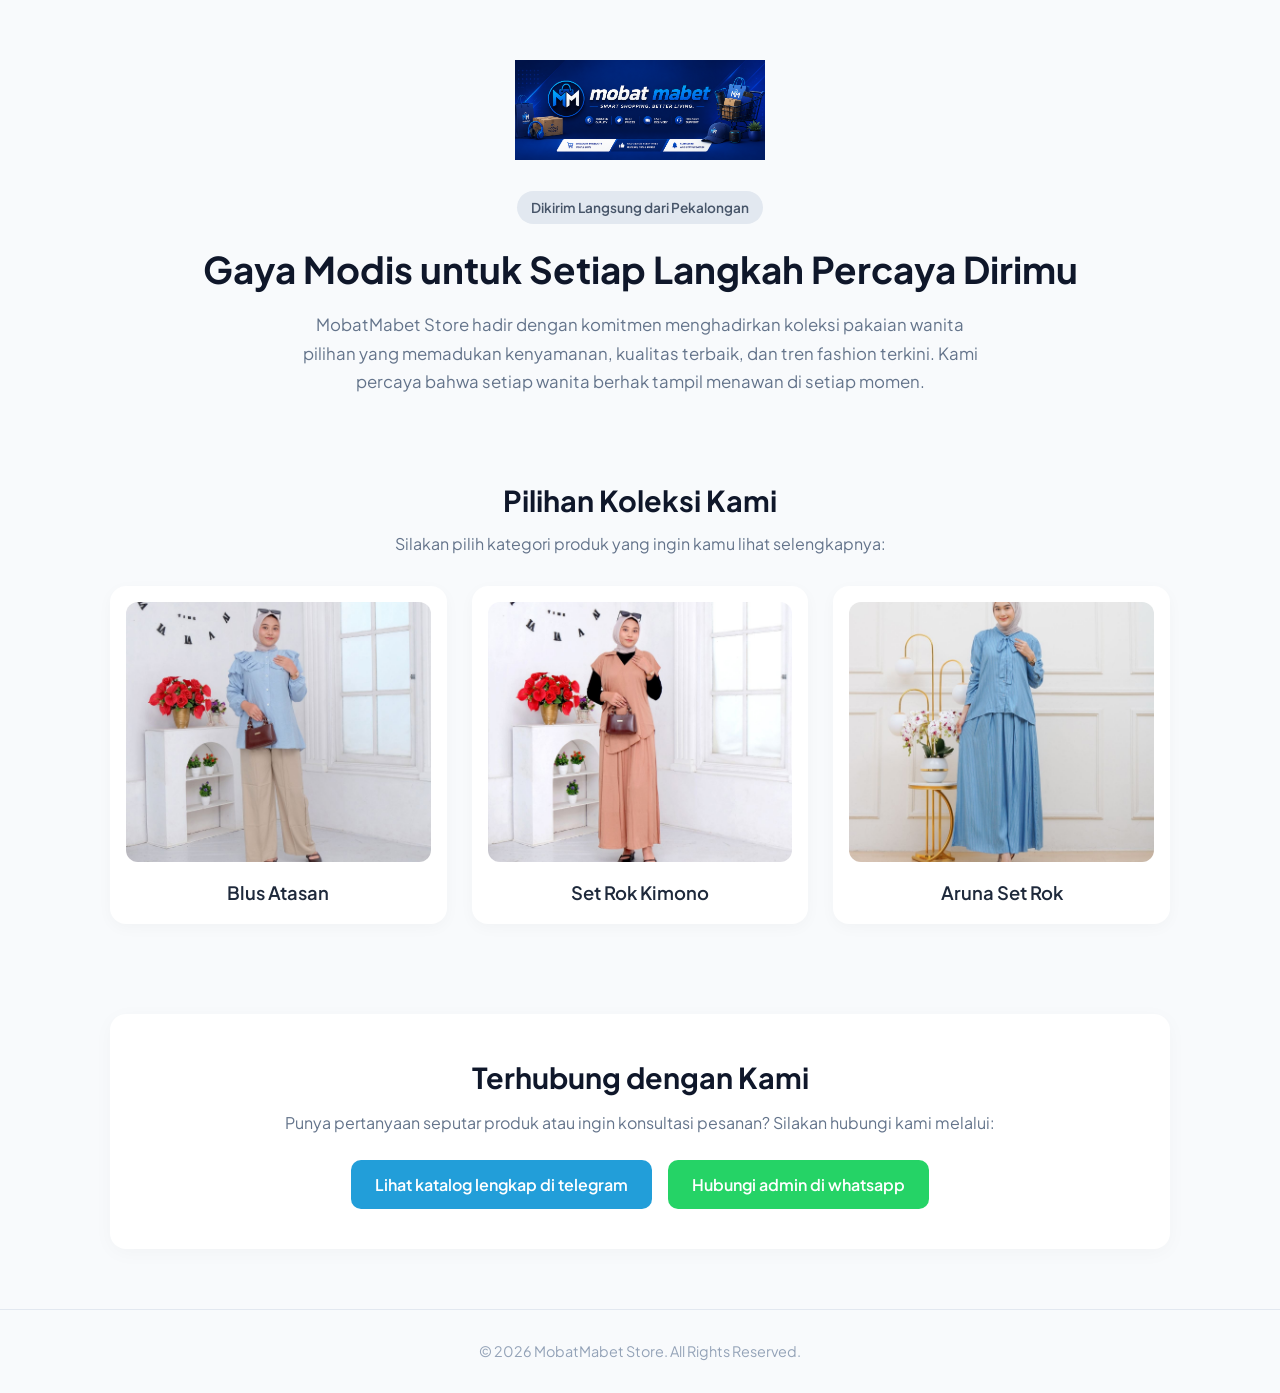
==== index.html @ 29363397 "v1.0.1" ====
<!DOCTYPE html>
<html lang="id">
<head>
    <meta charset="UTF-8">
    <meta name="viewport" content="width=device-width, initial-scale=1.0">
    <title>MobatMabet Store - Elegan & Trendi</title>
    <!-- Google Fonts: Plus Jakarta Sans -->
    <link href="https://fonts.googleapis.com/css2?family=Plus+Jakarta+Sans:wght@400;500;600;700&display=swap" rel="stylesheet">
    <!-- Hubungkan ke file CSS utama -->
    <link rel="stylesheet" href="assets/css/style.css">
</head>
<body>

    <!-- Header / Branding & Visi Misi -->
    <header class="hero-landing">
        <div class="container">
            <!-- Logo Branding (Menggunakan Logo Landscape) -->
            <div class="logo-container">
                <img src="assets/img/logo-toko/logo-landscape.png" alt="MobatMabet Store Logo" class="brand-logo">
            </div>
            
            <span class="badge">Dikirim Langsung dari Pekalongan</span>
            <h1>Gaya Modis untuk Setiap Langkah Percaya Dirimu</h1>
            <p class="vision-text">
                MobatMabet Store hadir dengan komitmen menghadirkan koleksi pakaian wanita pilihan yang memadukan kenyamanan, kualitas terbaik, dan tren fashion terkini. Kami percaya bahwa setiap wanita berhak tampil menawan di setiap momen.
            </p>
        </div>
    </header>

    <!-- Bagian Tombol Pilihan 3 Produk -->
    <main class="container">
        <section class="product-selection">
            <h2>Pilihan Koleksi Kami</h2>
            <p class="section-subtitle">Silakan pilih kategori produk yang ingin kamu lihat selengkapnya:</p>
            
            <div class="product-buttons-grid">
                <!-- Tombol ke Produk 1 -->
                <a href="blus-atasan.html" class="product-link-card">
                    <div class="card-img-thumb">
                        <img src="assets/img/blus-atasan/blus-viona-biru.jpg" alt="Blus Atasan">
                    </div>
                    <span>Blus Atasan</span>
                </a>

                <!-- Tombol ke Produk 2 -->
                <a href="set-rok-kimono.html" class="product-link-card">
                    <div class="card-img-thumb">
                        <img src="assets/img/set-rok-kimono/set-rok-kimono-mocca1.jpg" alt="Set Rok Kimono">
                    </div>
                    <span>Set Rok Kimono</span>
                </a>

                <!-- Tombol ke Produk 3 -->
                <a href="aruna-set-rok.html" class="product-link-card">
                    <div class="card-img-thumb">
                        <img src="assets/img/aruna-set-rok/aruna-set-rok-biru.jpg" alt="Aruna Set Rok">
                    </div>
                    <span>Aruna Set Rok</span>
                </a>
            </div>
        </section>

        <!-- Section Kontak (Muncul di bagian bawah saat di-scroll) -->
        <section class="contact-section">
            <h2>Terhubung dengan Kami</h2>
            <p>Punya pertanyaan seputar produk atau ingin konsultasi pesanan? Silakan hubungi kami melalui:</p>
            <div class="contact-buttons">
                <a href="https://t.me/mb2store" target="_blank" class="btn-telegram">
                    Lihat katalog lengkap di telegram
                </a>
                <a href="https://wa.me/6281262419674" target="_blank" class="btn-whatsapp">
                    Hubungi admin di whatsapp
                </a>
            </div>
        </section>
    </main>

    <!-- Footer / Copyright -->
    <footer>
        <p>&copy; 2026 MobatMabet Store. All Rights Reserved.</p>
    </footer>

</body>
</html>
---- assets/css/style.css ----
/* Reset & Pengaturan Dasar */
* {
    margin: 0;
    padding: 0;
    box-sizing: border-box;
}

body {
    font-family: 'Plus Jakarta Sans', sans-serif;
    background-color: #f8fafc;
    color: #1e293b;
    line-height: 1.6;
}

.container {
    max-width: 1100px;
    margin: 0 auto;
    padding: 0 20px;
}

/* Styling Landing Page & Visi Misi */
.hero-landing {
    text-align: center;
    padding: 60px 20px 40px;
}

.logo-container {
    margin-bottom: 24px;
}

.brand-logo {
    max-width: 250px;
    height: auto;
    object-fit: contain;
}

.badge {
    background-color: #e2e8f0;
    color: #475569;
    font-size: 0.85rem;
    font-weight: 600;
    padding: 6px 14px;
    border-radius: 50px;
    display: inline-block;
    margin-bottom: 16px;
}

.hero-landing h1 {
    font-size: 2.3rem;
    font-weight: 700;
    color: #0f172a;
    margin-bottom: 12px;
}

.vision-text {
    font-size: 1.05rem;
    color: #64748b;
    max-width: 700px;
    margin: 0 auto;
    line-height: 1.7;
}

/* Bagian Pilihan Produk */
.product-selection {
    text-align: center;
    padding: 40px 0;
}

.product-selection h2 {
    font-size: 1.8rem;
    color: #0f172a;
    margin-bottom: 8px;
}

.section-subtitle {
    color: #64748b;
    margin-bottom: 30px;
}

.product-buttons-grid {
    display: grid;
    grid-template-columns: repeat(auto-fit, minmax(280px, 1fr));
    gap: 25px;
    margin-bottom: 50px;
}

.product-link-card {
    background: #ffffff;
    border-radius: 16px;
    padding: 16px;
    text-decoration: none;
    color: #0f172a;
    font-weight: 600;
    box-shadow: 0 4px 15px rgba(0, 0, 0, 0.03);
    transition: transform 0.3s ease, box-shadow 0.3s ease;
    display: flex;
    flex-direction: column;
    align-items: center;
}

.product-link-card:hover {
    transform: translateY(-5px);
    box-shadow: 0 10px 25px rgba(0, 0, 0, 0.08);
}

.card-img-thumb {
    width: 100%;
    height: 260px;
    border-radius: 12px;
    overflow: hidden;
    margin-bottom: 16px;
    background-color: #f1f5f9;
}

.card-img-thumb img {
    width: 100%;
    height: 100%;
    object-fit: cover;
    transition: transform 0.5s ease;
}

.product-link-card:hover .card-img-thumb img {
    transform: scale(1.05);
}

.product-link-card span {
    font-size: 1.15rem;
    color: #1e293b;
}

/* Section Kontak (Tele & WA) */
.contact-section {
    background: #ffffff;
    border-radius: 16px;
    padding: 40px 30px;
    text-align: center;
    margin-bottom: 60px;
    box-shadow: 0 4px 20px rgba(0, 0, 0, 0.03);
}

.contact-section h2 {
    font-size: 1.8rem;
    color: #0f172a;
    margin-bottom: 10px;
}

.contact-section p {
    color: #64748b;
    margin-bottom: 24px;
}

.contact-buttons {
    display: flex;
    justify-content: center;
    gap: 16px;
    flex-wrap: wrap;
}

.btn-telegram {
    background-color: #229ED9;
    color: #ffffff;
    font-weight: 600;
    text-decoration: none;
    padding: 12px 24px;
    border-radius: 10px;
    transition: background-color 0.2s ease, transform 0.2s ease;
    display: inline-block;
}

.btn-telegram:hover {
    background-color: #1b8ac1;
    transform: translateY(-2px);
}

.btn-whatsapp {
    background-color: #25D366;
    color: #ffffff;
    font-weight: 600;
    text-decoration: none;
    padding: 12px 24px;
    border-radius: 10px;
    transition: background-color 0.2s ease, transform 0.2s ease;
    display: inline-block;
}

.btn-whatsapp:hover {
    background-color: #20ba5a;
    transform: translateY(-2px);
}

/* Footer */
footer {
    text-align: center;
    padding: 30px 0;
    color: #94a3b8;
    font-size: 0.9rem;
    border-top: 1px solid #e2e8f0;
}
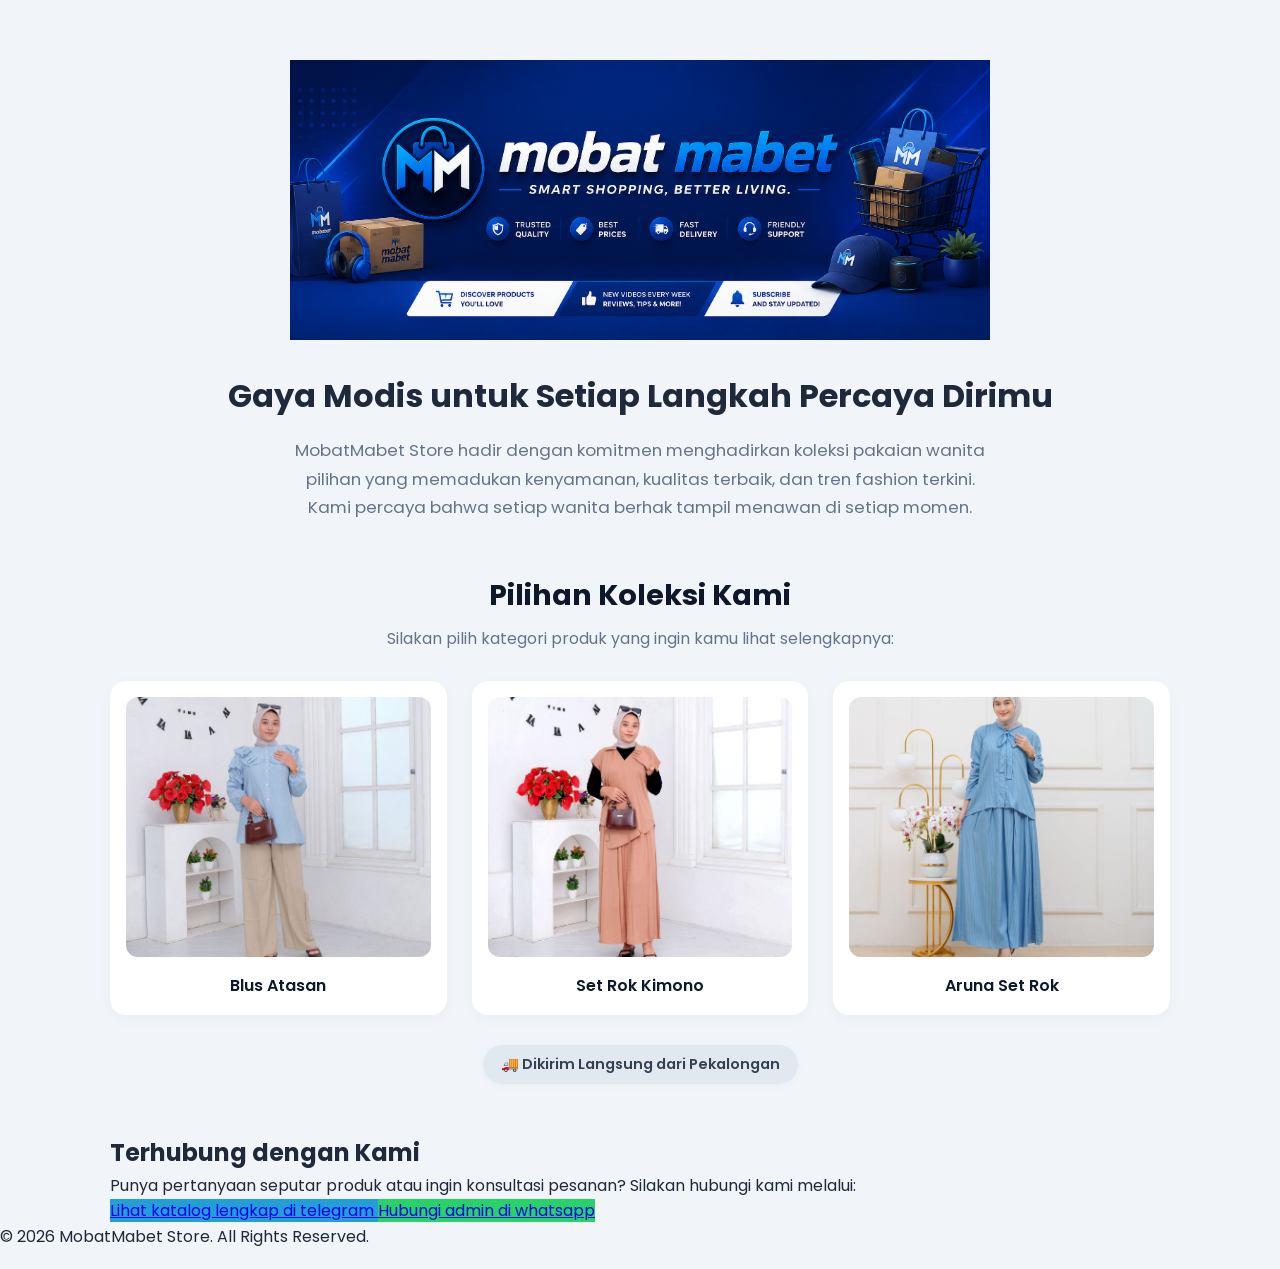
==== commit 87fe4414: "v1.3" ====
--- a/index.html
+++ b/index.html
@@ -4,8 +4,10 @@
     <meta charset="UTF-8">
     <meta name="viewport" content="width=device-width, initial-scale=1.0">
     <title>MobatMabet Store - Elegan & Trendi</title>
-    <!-- Google Fonts: Plus Jakarta Sans -->
-    <link href="https://fonts.googleapis.com/css2?family=Plus+Jakarta+Sans:wght@400;500;600;700&display=swap" rel="stylesheet">
+    <!-- Favicon -->
+    <link rel="icon" type="image/png" href="assets/img/logo-toko/logo-portrait.png">
+    <!-- Google Fonts: Poppins -->
+    <link href="https://fonts.googleapis.com/css2?family=Poppins:wght@300;400;500;600;700&display=swap" rel="stylesheet">
     <!-- Hubungkan ke file CSS utama -->
     <link rel="stylesheet" href="assets/css/style.css">
 </head>
@@ -14,12 +16,11 @@
     <!-- Header / Branding & Visi Misi -->
     <header class="hero-landing">
         <div class="container">
-            <!-- Logo Branding (Menggunakan Logo Landscape) -->
-            <div class="logo-container">
-                <img src="assets/img/logo-toko/logo-landscape.png" alt="MobatMabet Store Logo" class="brand-logo">
+            <!-- Logo Branding (Diperbesar & Responsif memenuhi layar) -->
+            <div class="logo-container-full">
+                <img src="assets/img/logo-toko/logo-landscape.png" alt="MobatMabet Store Logo" class="brand-logo-full">
             </div>
             
-            <span class="badge">Dikirim Langsung dari Pekalongan</span>
             <h1>Gaya Modis untuk Setiap Langkah Percaya Dirimu</h1>
             <p class="vision-text">
                 MobatMabet Store hadir dengan komitmen menghadirkan koleksi pakaian wanita pilihan yang memadukan kenyamanan, kualitas terbaik, dan tren fashion terkini. Kami percaya bahwa setiap wanita berhak tampil menawan di setiap momen.
@@ -27,14 +28,14 @@
         </div>
     </header>
 
-    <!-- Bagian Tombol Pilihan 3 Produk -->
+    <!-- Bagian Pilihan 3 Produk -->
     <main class="container">
         <section class="product-selection">
             <h2>Pilihan Koleksi Kami</h2>
             <p class="section-subtitle">Silakan pilih kategori produk yang ingin kamu lihat selengkapnya:</p>
             
             <div class="product-buttons-grid">
-                <!-- Tombol ke Produk 1 -->
+                <!-- Produk 1 -->
                 <a href="blus-atasan.html" class="product-link-card">
                     <div class="card-img-thumb">
                         <img src="assets/img/blus-atasan/blus-viona-biru.jpg" alt="Blus Atasan">
@@ -42,7 +43,7 @@
                     <span>Blus Atasan</span>
                 </a>
 
-                <!-- Tombol ke Produk 2 -->
+                <!-- Produk 2 -->
                 <a href="set-rok-kimono.html" class="product-link-card">
                     <div class="card-img-thumb">
                         <img src="assets/img/set-rok-kimono/set-rok-kimono-mocca1.jpg" alt="Set Rok Kimono">
@@ -50,7 +51,7 @@
                     <span>Set Rok Kimono</span>
                 </a>
 
-                <!-- Tombol ke Produk 3 -->
+                <!-- Produk 3 -->
                 <a href="aruna-set-rok.html" class="product-link-card">
                     <div class="card-img-thumb">
                         <img src="assets/img/aruna-set-rok/aruna-set-rok-biru.jpg" alt="Aruna Set Rok">
@@ -58,18 +59,23 @@
                     <span>Aruna Set Rok</span>
                 </a>
             </div>
+
+            <!-- Badge Dikirim dari Pekalongan dipindah ke sini -->
+            <div class="location-badge-wrapper">
+                <span class="badge">🚚 Dikirim Langsung dari Pekalongan</span>
+            </div>
         </section>
 
-        <!-- Section Kontak (Muncul di bagian bawah saat di-scroll) -->
+        <!-- Section Kontak (Tele & WA) -->
         <section class="contact-section">
             <h2>Terhubung dengan Kami</h2>
             <p>Punya pertanyaan seputar produk atau ingin konsultasi pesanan? Silakan hubungi kami melalui:</p>
             <div class="contact-buttons">
                 <a href="https://t.me/mb2store" target="_blank" class="btn-telegram">
-                    Lihat katalog lengkap di telegram
+                    <i class="fa-brands fa-telegram"></i> Lihat katalog lengkap di telegram
                 </a>
                 <a href="https://wa.me/6281262419674" target="_blank" class="btn-whatsapp">
-                    Hubungi admin di whatsapp
+                    <i class="fa-brands fa-whatsapp"></i> Hubungi admin di whatsapp
                 </a>
             </div>
         </section>
--- a/assets/css/style.css
+++ b/assets/css/style.css
@@ -6,64 +6,288 @@
 }
 
 body {
-    font-family: 'Plus Jakarta Sans', sans-serif;
-    background-color: #f8fafc;
+    font-family: 'Poppins', sans-serif;
+    background-color: #f1f5f9;
     color: #1e293b;
     line-height: 1.6;
-}
-
+    padding: 20px 0;
+}
+
+/* Container Umum untuk Landing Page */
 .container {
     max-width: 1100px;
     margin: 0 auto;
     padding: 0 20px;
 }
 
-/* Styling Landing Page & Visi Misi */
+/* ================================================= */
+/* TAMPILAN HALAMAN PRODUK (PERSIS REFERENSI)         */
+/* ================================================= */
+.product-page-wrapper {
+    max-width: 650px;
+    margin: 0 auto;
+    background: #ffffff;
+    border-radius: 16px;
+    box-shadow: 0 4px 25px rgba(0, 0, 0, 0.08);
+    padding: 25px;
+}
+
+/* Header Banner di Atas Halaman Produk */
+.store-banner-header {
+    text-align: center;
+    margin-bottom: 25px;
+    border-bottom: 1px solid #e2e8f0;
+    padding-bottom: 20px;
+}
+
+.banner-img {
+    width: 100%;
+    max-height: 180px;
+    object-fit: cover;
+    border-radius: 12px;
+}
+
+/* Bagian Galeri Foto & Video */
+.product-gallery {
+    margin-bottom: 20px;
+}
+
+.main-display {
+    width: 100%;
+    height: 400px;
+    background: #f8fafc;
+    border-radius: 12px;
+    overflow: hidden;
+    margin-bottom: 12px;
+    border: 1px solid #e2e8f0;
+}
+
+.main-display img, 
+.main-display video {
+    width: 100%;
+    height: 100%;
+    object-fit: cover;
+}
+
+/* Daftar Thumbnail */
+.thumbnail-list {
+    display: flex;
+    gap: 10px;
+    overflow-x: auto;
+}
+
+.thumbnail-list img, 
+.thumbnail-list .video-thumb {
+    width: 70px;
+    height: 70px;
+    border-radius: 8px;
+    object-fit: cover;
+    cursor: pointer;
+    border: 2px solid transparent;
+    transition: all 0.2s ease;
+    background: #e2e8f0;
+    flex-shrink: 0;
+}
+
+.thumbnail-list img.active, 
+.thumbnail-list .video-thumb.active {
+    border-color: #0f172a;
+}
+
+.video-thumb {
+    display: flex;
+    flex-direction: column;
+    align-items: center;
+    justify-content: center;
+    font-size: 0.75rem;
+    font-weight: 600;
+    color: #475569;
+    background: #e2e8f0;
+}
+
+/* Detail Teks Produk */
+.product-details h1 {
+    font-size: 1.25rem;
+    font-weight: 600;
+    color: #0f172a;
+    margin-bottom: 8px;
+}
+
+.price {
+    font-size: 1.2rem;
+    font-weight: 700;
+    color: #ef4444;
+    margin-bottom: 12px;
+}
+
+.meta-info {
+    display: flex;
+    gap: 15px;
+    font-size: 0.85rem;
+    color: #64748b;
+    margin-bottom: 15px;
+    flex-wrap: wrap;
+}
+
+hr {
+    border: none;
+    border-top: 1px solid #e2e8f0;
+    margin: 15px 0;
+}
+
+/* Pilihan Varian Warna */
+.variant-section {
+    margin-bottom: 15px;
+}
+
+.variant-section label {
+    display: block;
+    font-weight: 600;
+    margin-bottom: 6px;
+    font-size: 0.9rem;
+}
+
+.color-options {
+    display: flex;
+    gap: 8px;
+    flex-wrap: wrap;
+}
+
+.color-btn {
+    padding: 6px 14px;
+    border: 1px solid #cbd5e1;
+    background: #ffffff;
+    border-radius: 6px;
+    cursor: pointer;
+    font-size: 0.9rem;
+    font-weight: 500;
+    transition: all 0.2s;
+}
+
+.color-btn.active {
+    background: #0f172a;
+    color: #ffffff;
+    border-color: #0f172a;
+}
+
+/* Tombol Marketplace & Aksi */
+.action-buttons {
+    display: flex;
+    flex-direction: column;
+    gap: 10px;
+    margin-bottom: 20px;
+}
+
+.btn-marketplace {
+    display: flex;
+    align-items: center;
+    justify-content: center;
+    gap: 10px;
+    padding: 11px;
+    border-radius: 8px;
+    font-weight: 600;
+    font-size: 0.95rem;
+    text-decoration: none;
+    color: #ffffff;
+    transition: opacity 0.2s;
+}
+
+.btn-marketplace:hover {
+    opacity: 0.9;
+}
+
+.btn-shopee { background-color: #EE4D2D; }
+.btn-toktok { background-color: #0f172a; }
+.btn-toco { background-color: #f59e0b; color: #ffffff; }
+.btn-telegram { background-color: #229ED9; }
+.btn-whatsapp { background-color: #25D366; }
+
+.badge-verify {
+    display: block;
+    text-align: center;
+    font-size: 0.8rem;
+    color: #10b981;
+    background: #ecfdf5;
+    padding: 8px;
+    border-radius: 6px;
+    margin-top: 5px;
+    font-weight: 500;
+}
+
+/* Deskripsi Produk */
+.description h3 {
+    font-size: 1.05rem;
+    color: #0f172a;
+    margin-bottom: 8px;
+}
+
+.description p {
+    font-size: 0.88rem;
+    color: #475569;
+    margin-bottom: 10px;
+}
+
+.desc-subtitle {
+    font-weight: 600;
+    color: #1e293b;
+    margin-top: 12px;
+    margin-bottom: 4px;
+}
+
+.description ul {
+    padding-left: 18px;
+    font-size: 0.85rem;
+    color: #475569;
+    margin-bottom: 10px;
+}
+
+.description li {
+    margin-bottom: 3px;
+}
+
+.desc-footer {
+    font-style: italic;
+    color: #64748b;
+    margin-top: 12px;
+}
+
+/* ================================================= */
+/* STYLING LANDING PAGE (INDEX.HTML)                 */
+/* ================================================= */
 .hero-landing {
     text-align: center;
-    padding: 60px 20px 40px;
-}
-
-.logo-container {
-    margin-bottom: 24px;
-}
-
-.brand-logo {
-    max-width: 250px;
+    padding: 40px 20px 20px;
+}
+
+/* Logo Landscape Responsif Memenuhi Layar */
+.logo-container-full {
+    width: 100%;
+    max-width: 900px; /* Batas maksimal agar di layar lebar tetap proporsional */
+    margin: 0 auto 30px auto;
+    padding: 0 15px;
+}
+
+.brand-logo-full {
+    width: 100%;
     height: auto;
+    max-height: 280px;
     object-fit: contain;
-}
-
-.badge {
-    background-color: #e2e8f0;
-    color: #475569;
-    font-size: 0.85rem;
-    font-weight: 600;
-    padding: 6px 14px;
-    border-radius: 50px;
-    display: inline-block;
-    margin-bottom: 16px;
-}
-
-.hero-landing h1 {
-    font-size: 2.3rem;
-    font-weight: 700;
-    color: #0f172a;
-    margin-bottom: 12px;
+    display: block;
+    margin: 0 auto;
+    border-radius: 12px;
 }
 
 .vision-text {
     font-size: 1.05rem;
     color: #64748b;
     max-width: 700px;
-    margin: 0 auto;
+    margin: 15px auto 0 auto;
     line-height: 1.7;
 }
 
-/* Bagian Pilihan Produk */
 .product-selection {
     text-align: center;
-    padding: 40px 0;
+    padding: 30px 0;
 }
 
 .product-selection h2 {
@@ -79,9 +303,9 @@
 
 .product-buttons-grid {
     display: grid;
-    grid-template-columns: repeat(auto-fit, minmax(280px, 1fr));
+    grid-template-columns: repeat(auto-fit, minmax(260px, 1fr));
     gap: 25px;
-    margin-bottom: 50px;
+    margin-bottom: 30px;
 }
 
 .product-link-card {
@@ -123,76 +347,19 @@
     transform: scale(1.05);
 }
 
-.product-link-card span {
-    font-size: 1.15rem;
-    color: #1e293b;
-}
-
-/* Section Kontak (Tele & WA) */
-.contact-section {
-    background: #ffffff;
-    border-radius: 16px;
-    padding: 40px 30px;
-    text-align: center;
-    margin-bottom: 60px;
-    box-shadow: 0 4px 20px rgba(0, 0, 0, 0.03);
-}
-
-.contact-section h2 {
-    font-size: 1.8rem;
-    color: #0f172a;
-    margin-bottom: 10px;
-}
-
-.contact-section p {
-    color: #64748b;
-    margin-bottom: 24px;
-}
-
-.contact-buttons {
-    display: flex;
-    justify-content: center;
-    gap: 16px;
-    flex-wrap: wrap;
-}
-
-.btn-telegram {
-    background-color: #229ED9;
-    color: #ffffff;
-    font-weight: 600;
-    text-decoration: none;
-    padding: 12px 24px;
-    border-radius: 10px;
-    transition: background-color 0.2s ease, transform 0.2s ease;
+/* Badge Lokasi di Bawah Katalog Produk */
+.location-badge-wrapper {
+    margin-top: 25px;
+    margin-bottom: 20px;
+}
+
+.badge {
+    background-color: #e2e8f0;
+    color: #334155;
+    font-size: 0.9rem;
+    font-weight: 600;
+    padding: 8px 18px;
+    border-radius: 50px;
     display: inline-block;
-}
-
-.btn-telegram:hover {
-    background-color: #1b8ac1;
-    transform: translateY(-2px);
-}
-
-.btn-whatsapp {
-    background-color: #25D366;
-    color: #ffffff;
-    font-weight: 600;
-    text-decoration: none;
-    padding: 12px 24px;
-    border-radius: 10px;
-    transition: background-color 0.2s ease, transform 0.2s ease;
-    display: inline-block;
-}
-
-.btn-whatsapp:hover {
-    background-color: #20ba5a;
-    transform: translateY(-2px);
-}
-
-/* Footer */
-footer {
-    text-align: center;
-    padding: 30px 0;
-    color: #94a3b8;
-    font-size: 0.9rem;
-    border-top: 1px solid #e2e8f0;
+    box-shadow: 0 2px 8px rgba(0,0,0,0.03);
 }
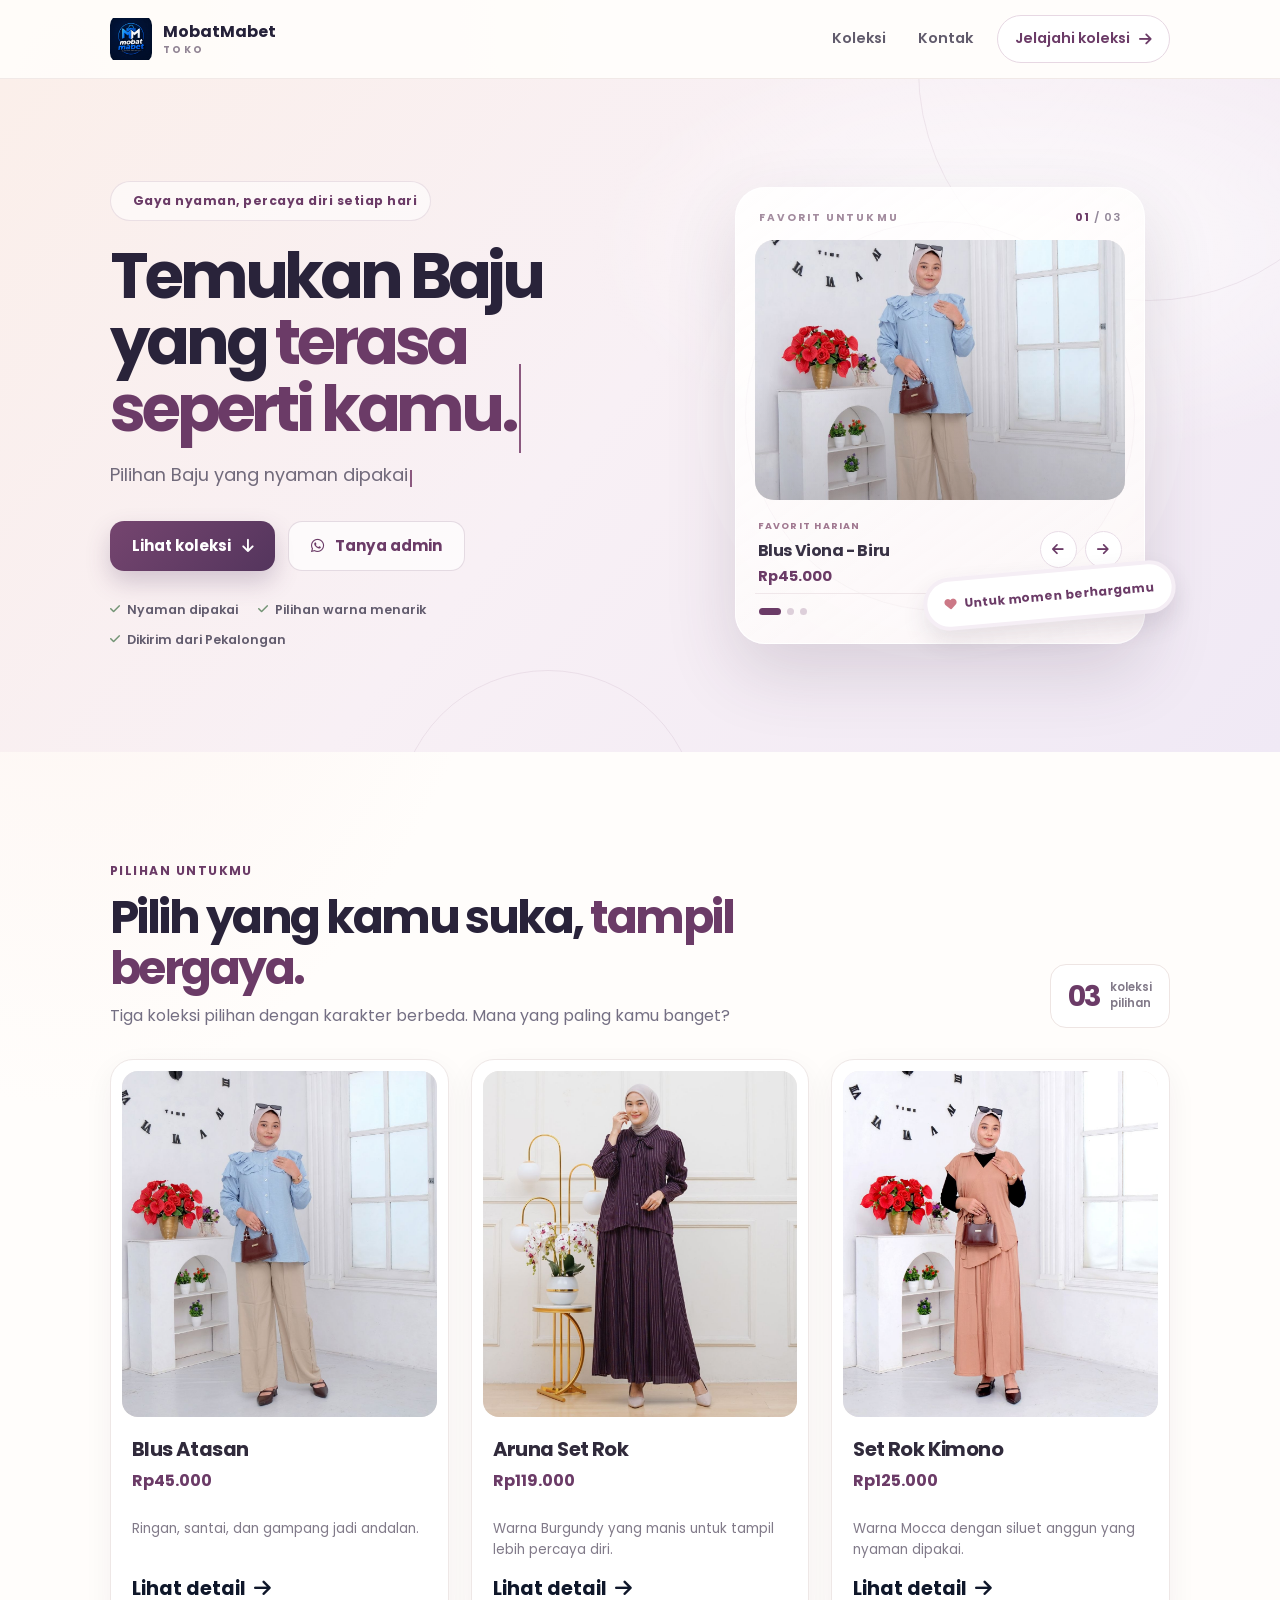
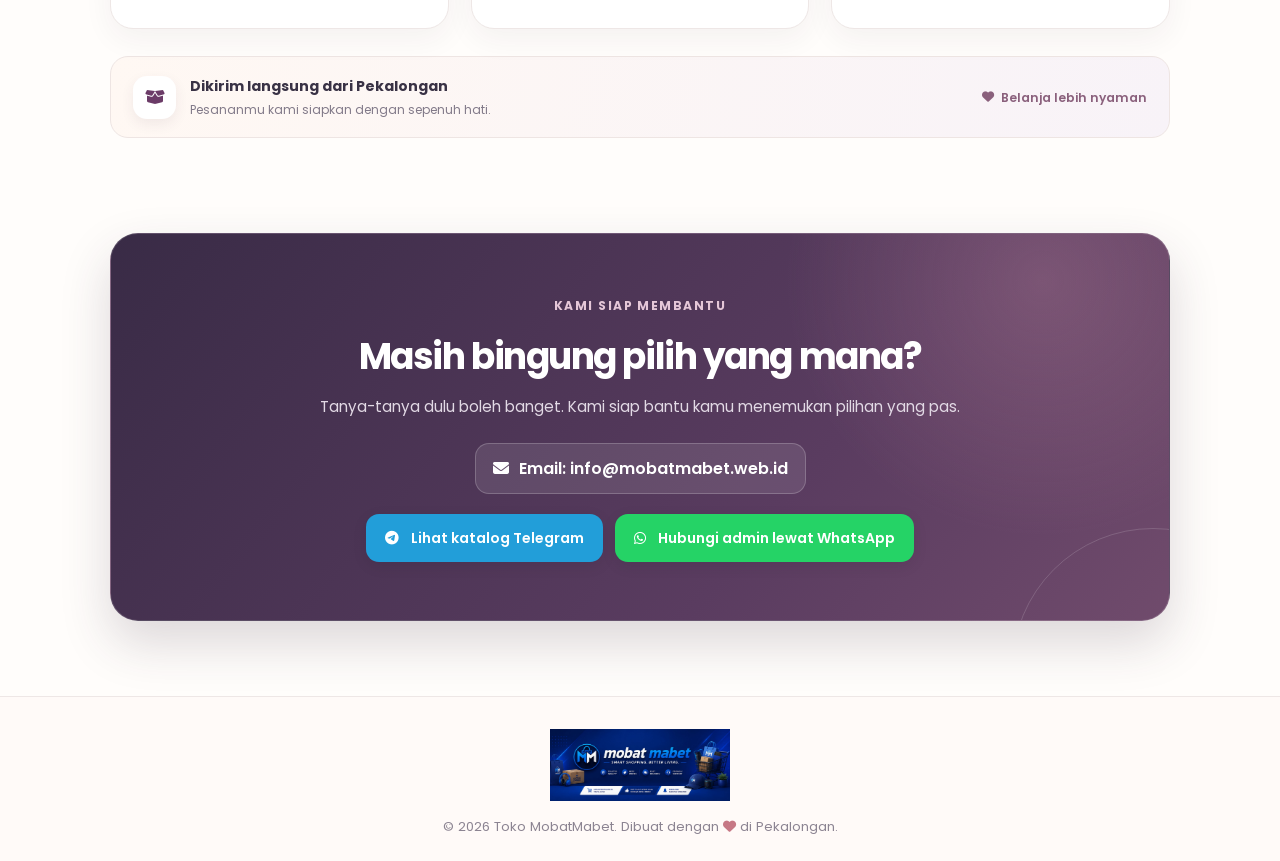
==== commit 2ed3418a: "v3 rombak total hahaha" ====
--- a/index.html
+++ b/index.html
@@ -3,88 +3,487 @@
 <head>
     <meta charset="UTF-8">
     <meta name="viewport" content="width=device-width, initial-scale=1.0">
-    <title>MobatMabet Store - Elegan & Trendi</title>
+    <title>MobatMabet | Jual Baju</title>
     <!-- Favicon -->
-    <link rel="icon" type="image/png" href="assets/img/logo-toko/logo-portrait.png">
+    <link rel="icon" type="image/avif" href="assets/img/logo-toko/logo-portrait.avif">
     <!-- Google Fonts: Poppins -->
     <link href="https://fonts.googleapis.com/css2?family=Poppins:wght@300;400;500;600;700&display=swap" rel="stylesheet">
     <!-- Hubungkan ke file CSS utama -->
     <link rel="stylesheet" href="assets/css/style.css">
+    <link rel="stylesheet" href="https://cdnjs.cloudflare.com/ajax/libs/font-awesome/6.4.0/css/all.min.css">
 </head>
-<body>
-
-    <!-- Header / Branding & Visi Misi -->
-    <header class="hero-landing">
-        <div class="container">
-            <!-- Logo Branding (Diperbesar & Responsif memenuhi layar) -->
-            <div class="logo-container-full">
-                <img src="assets/img/logo-toko/logo-landscape.png" alt="MobatMabet Store Logo" class="brand-logo-full">
-            </div>
-            
-            <h1>Gaya Modis untuk Setiap Langkah Percaya Dirimu</h1>
-            <p class="vision-text">
-                MobatMabet Store hadir dengan komitmen menghadirkan koleksi pakaian wanita pilihan yang memadukan kenyamanan, kualitas terbaik, dan tren fashion terkini. Kami percaya bahwa setiap wanita berhak tampil menawan di setiap momen.
-            </p>
+<body class="landing-page">
+    <header class="site-header">
+        <nav class="container site-nav" aria-label="Navigasi utama">
+            <a class="brand-lockup" href="index.html" aria-label="Toko MobatMabet, beranda">
+                <img src="assets/img/logo-toko/logo-portrait.avif" alt="" class="brand-mark">
+                <span class="brand-name">MobatMabet <small>TOKO</small></span>
+            </a>
+            <div class="site-nav-links">
+                <a href="#koleksi">Koleksi</a>
+                <a href="#kontak">Kontak</a>
+            </div>
+            <a class="nav-cta" href="#koleksi">Jelajahi koleksi <i class="fa-solid fa-arrow-right"></i></a>
+        </nav>
+    </header>
+
+    <section class="hero-landing">
+        <div class="container hero-layout">
+            <div class="hero-copy">
+                <span class="hero-kicker"><i class="fa-solid fa-sparkles"></i> Gaya nyaman, percaya diri setiap hari</span>
+                <h1 aria-label="Temukan Baju yang terasa seperti kamu.">
+                    Temukan Baju yang <span id="typed-hero-text" aria-hidden="true">terasa seperti kamu.</span>
+                </h1>
+                <p class="vision-text" aria-label="Pilihan Baju yang nyaman dipakai, mudah dipadukan, dan siap menemani setiap momen spesialmu.">
+                    Pilihan Baju yang nyaman dipakai, mudah dipadukan, dan siap menemani setiap momen spesialmu.
+                </p>
+                <div class="hero-actions">
+                    <a href="#koleksi" class="hero-primary">Lihat koleksi <i class="fa-solid fa-arrow-down"></i></a>
+                    <a href="https://wa.me/6281262419674" target="_blank" rel="noopener noreferrer" class="hero-secondary">
+                        <i class="fa-brands fa-whatsapp"></i> Tanya admin
+                    </a>
+                </div>
+                <div class="hero-highlights" aria-label="Keunggulan Toko MobatMabet">
+                    <span><i class="fa-solid fa-check"></i> Nyaman dipakai</span>
+                    <span><i class="fa-solid fa-check"></i> Pilihan warna menarik</span>
+                    <span><i class="fa-solid fa-check"></i> Dikirim dari Pekalongan</span>
+                </div>
+            </div>
+
+            <div class="hero-showcase">
+                <div class="showcase-orbit"></div>
+                <div class="showcase-card product-carousel" aria-roledescription="tayangan geser" aria-label="Produk pilihan Toko MobatMabet">
+                    <div class="carousel-topline">
+                        <span class="showcase-label">FAVORIT UNTUKMU</span>
+                        <span class="carousel-count" aria-live="polite"><span id="carousel-current">01</span> / 03</span>
+                    </div>
+                    <a class="carousel-product" id="carousel-link" href="blus-atasan.html" aria-label="Lihat Blus Viona warna Biru">
+                        <img id="carousel-image" src="assets/img/blus-atasan/blus-viona-biru.avif" alt="Blus Viona warna Biru" class="carousel-image" loading="eager" fetchpriority="high" decoding="async">
+                    </a>
+                    <div class="carousel-caption">
+                        <div class="carousel-product-info" aria-live="polite">
+                            <span class="carousel-category" id="carousel-category">FAVORIT HARIAN</span>
+                            <h2 id="carousel-title">Blus Viona - Biru</h2>
+                            <p id="carousel-price">Rp45.000</p>
+                        </div>
+                        <div class="carousel-controls">
+                            <button type="button" class="carousel-control" id="carousel-prev" aria-label="Produk sebelumnya">
+                                <i class="fa-solid fa-arrow-left"></i>
+                            </button>
+                            <button type="button" class="carousel-control carousel-control-next" id="carousel-next" aria-label="Produk berikutnya">
+                                <i class="fa-solid fa-arrow-right"></i>
+                            </button>
+                        </div>
+                    </div>
+                    <div class="carousel-bottomline">
+                        <div class="carousel-dots" role="group" aria-label="Pilih produk">
+                            <button type="button" class="carousel-dot active" data-slide="0" aria-label="Tampilkan Blus Viona warna Biru" aria-current="true"></button>
+                            <button type="button" class="carousel-dot" data-slide="1" aria-label="Tampilkan Set Rok Aruna warna Burgundy"></button>
+                            <button type="button" class="carousel-dot" data-slide="2" aria-label="Tampilkan Set Rok Kimono warna Mocca"></button>
+                        </div>
+                        <span class="carousel-hint">Geser untuk menemukan gayamu <i class="fa-solid fa-sparkles"></i></span>
+                    </div>
+                </div>
+                <span class="showcase-sticker"><i class="fa-solid fa-heart"></i> Untuk momen berhargamu</span>
+            </div>
         </div>
-    </header>
-
-    <!-- Bagian Pilihan 3 Produk -->
+    </section>
+
     <main class="container">
-        <section class="product-selection">
-            <h2>Pilihan Koleksi Kami</h2>
-            <p class="section-subtitle">Silakan pilih kategori produk yang ingin kamu lihat selengkapnya:</p>
+        <section class="product-selection" id="koleksi">
+            <div class="collection-heading">
+                <div class="collection-heading-copy">
+                    <span class="section-kicker">PILIHAN UNTUKMU</span>
+                    <h2>Pilih yang kamu suka, <span>tampil bergaya.</span></h2>
+                    <p class="section-subtitle">Tiga koleksi pilihan dengan karakter berbeda. Mana yang paling kamu banget?</p>
+                </div>
+                <div class="collection-count"><strong>03</strong><span>koleksi<br>pilihan</span></div>
+            </div>
             
             <div class="product-buttons-grid">
-                <!-- Produk 1 -->
-                <a href="blus-atasan.html" class="product-link-card">
-                    <div class="card-img-thumb">
-                        <img src="assets/img/blus-atasan/blus-viona-biru.jpg" alt="Blus Atasan">
-                    </div>
-                    <span>Blus Atasan</span>
+                <a href="blus-atasan.html" class="product-link-card collection-card collection-blouse">
+                    <div class="card-img-thumb collection-image">
+                        <img src="assets/img/blus-atasan/blus-viona-biru.avif" alt="Blus Atasan" loading="lazy" decoding="async">
+                    </div>
+                    <div class="collection-card-copy">
+                        <h3>Blus Atasan</h3>
+                        <p class="collection-price">Rp45.000</p>
+                        <p>Ringan, santai, dan gampang jadi andalan.</p>
+                        <span class="card-link">Lihat detail <i class="fa-solid fa-arrow-right"></i></span>
+                    </div>
                 </a>
 
-                <!-- Produk 2 -->
-                <a href="set-rok-kimono.html" class="product-link-card">
-                    <div class="card-img-thumb">
-                        <img src="assets/img/set-rok-kimono/set-rok-kimono-mocca1.jpg" alt="Set Rok Kimono">
-                    </div>
-                    <span>Set Rok Kimono</span>
+                <a href="aruna-set-rok.html" class="product-link-card collection-card collection-aruna">
+                    <div class="card-img-thumb collection-image">
+                        <img src="assets/img/aruna-set-rok/aruna-set-rok-burgundy.avif" alt="Set Rok Aruna warna Burgundy" loading="lazy" decoding="async">
+                    </div>
+                    <div class="collection-card-copy">
+                        <h3>Aruna Set Rok</h3>
+                        <p class="collection-price">Rp119.000</p>
+                        <p>Warna Burgundy yang manis untuk tampil lebih percaya diri.</p>
+                        <span class="card-link">Lihat detail <i class="fa-solid fa-arrow-right"></i></span>
+                    </div>
                 </a>
 
-                <!-- Produk 3 -->
-                <a href="aruna-set-rok.html" class="product-link-card">
-                    <div class="card-img-thumb">
-                        <img src="assets/img/aruna-set-rok/aruna-set-rok-biru.jpg" alt="Aruna Set Rok">
-                    </div>
-                    <span>Aruna Set Rok</span>
+                <a href="set-rok-kimono.html" class="product-link-card collection-card collection-kimono">
+                    <div class="card-img-thumb collection-image">
+                        <img src="assets/img/set-rok-kimono/set-rok-kimono-mocca1.avif" alt="Set Rok Kimono warna Mocca" loading="lazy" decoding="async">
+                    </div>
+                    <div class="collection-card-copy">
+                        <h3>Set Rok Kimono</h3>
+                        <p class="collection-price">Rp125.000</p>
+                        <p>Warna Mocca dengan siluet anggun yang nyaman dipakai.</p>
+                        <span class="card-link">Lihat detail <i class="fa-solid fa-arrow-right"></i></span>
+                    </div>
                 </a>
             </div>
 
-            <!-- Badge Dikirim dari Pekalongan dipindah ke sini -->
-            <div class="location-badge-wrapper">
-                <span class="badge">🚚 Dikirim Langsung dari Pekalongan</span>
+            <div class="trust-strip">
+                <span class="trust-icon"><i class="fa-solid fa-box-open"></i></span>
+                <span class="trust-copy"><strong>Dikirim langsung dari Pekalongan</strong><small>Pesananmu kami siapkan dengan sepenuh hati.</small></span>
+                <span class="trust-note"><i class="fa-solid fa-heart"></i> Belanja lebih nyaman</span>
             </div>
         </section>
 
-        <!-- Section Kontak (Tele & WA) -->
-        <section class="contact-section">
-            <h2>Terhubung dengan Kami</h2>
-            <p>Punya pertanyaan seputar produk atau ingin konsultasi pesanan? Silakan hubungi kami melalui:</p>
+        <section class="contact-section" id="kontak">
+            <span class="section-kicker">KAMI SIAP MEMBANTU</span>
+            <h2>Masih bingung pilih yang mana?</h2>
+            <p>Tanya-tanya dulu boleh banget. Kami siap bantu kamu menemukan pilihan yang pas.</p>
+            <a href="mailto:info@mobatmabet.web.id" class="contact-email">
+                <i class="fa-solid fa-envelope"></i> Email: info@mobatmabet.web.id
+            </a>
             <div class="contact-buttons">
-                <a href="https://t.me/mb2store" target="_blank" class="btn-telegram">
-                    <i class="fa-brands fa-telegram"></i> Lihat katalog lengkap di telegram
+                <a href="https://t.me/mb2store" target="_blank" rel="noopener noreferrer" class="btn-telegram">
+                    <i class="fa-brands fa-telegram"></i> Lihat katalog Telegram
                 </a>
-                <a href="https://wa.me/6281262419674" target="_blank" class="btn-whatsapp">
-                    <i class="fa-brands fa-whatsapp"></i> Hubungi admin di whatsapp
+                <a href="https://wa.me/6281262419674" target="_blank" rel="noopener noreferrer" class="btn-whatsapp">
+                    <i class="fa-brands fa-whatsapp"></i> Hubungi admin lewat WhatsApp
                 </a>
             </div>
         </section>
     </main>
 
     <!-- Footer / Copyright -->
-    <footer>
-        <p>&copy; 2026 MobatMabet Store. All Rights Reserved.</p>
+    <footer class="site-footer">
+        <a href="index.html" class="footer-brand" aria-label="Toko MobatMabet - kembali ke beranda">
+            <img src="assets/img/logo-toko/logo-landscape.avif" alt="Logo Toko MobatMabet" loading="lazy" decoding="async">
+        </a>
+        <p>&copy; 2026 Toko MobatMabet. Dibuat dengan <i class="fa-solid fa-heart"></i> di Pekalongan.</p>
     </footer>
 
+    <script>
+        const featuredProducts = [
+            {
+                title: 'Blus Viona - Biru',
+                category: 'FAVORIT HARIAN',
+                price: 'Rp45.000',
+                image: 'assets/img/blus-atasan/blus-viona-biru.avif',
+                alt: 'Blus Viona warna Biru',
+                href: 'blus-atasan.html',
+                linkLabel: 'Lihat Blus Viona warna Biru'
+            },
+            {
+                title: 'Set Rok Aruna - Burgundy',
+                category: 'PESONA YANG ISTIMEWA',
+                price: 'Rp119.000',
+                image: 'assets/img/aruna-set-rok/aruna-set-rok-burgundy.avif',
+                alt: 'Set Rok Aruna warna Burgundy',
+                href: 'aruna-set-rok.html',
+                linkLabel: 'Lihat Set Rok Aruna warna Burgundy'
+            },
+            {
+                title: 'Set Rok Kimono - Mocca',
+                category: 'LEMBUT & ANGGUN',
+                price: 'Rp125.000',
+                image: 'assets/img/set-rok-kimono/set-rok-kimono-mocca1.avif',
+                alt: 'Set Rok Kimono warna Mocca',
+                href: 'set-rok-kimono.html',
+                linkLabel: 'Lihat Set Rok Kimono warna Mocca'
+            }
+        ];
+        const carouselImage = document.getElementById('carousel-image');
+        const carouselLink = document.getElementById('carousel-link');
+        const carouselTitle = document.getElementById('carousel-title');
+        const carouselCategory = document.getElementById('carousel-category');
+        const carouselPrice = document.getElementById('carousel-price');
+        const carouselCurrent = document.getElementById('carousel-current');
+        const carouselDots = Array.from(document.querySelectorAll('.carousel-dot'));
+        const productCarousel = document.querySelector('.product-carousel');
+        const heroCopy = document.querySelector('.hero-copy');
+        const typedHeroText = document.getElementById('typed-hero-text');
+        const visionText = document.querySelector('.vision-text');
+        let activeSlide = 0;
+        let touchStartX = null;
+        let suppressCarouselClick = false;
+        const reducedMotion = window.matchMedia('(prefers-reduced-motion: reduce)').matches;
+        let heroIsVisible = !('IntersectionObserver' in window);
+        let carouselIsVisible = !('IntersectionObserver' in window);
+        let pageIsVisible = !document.hidden;
+        let visionFrame = null;
+        let visionElapsed = 0;
+        let visionLastFrame = null;
+        let visionTypedCharacterCount = -1;
+        let heroTimer = null;
+        let heroTimerDeadline = 0;
+        let heroTimerRemaining = 0;
+        let heroTimerCallback = null;
+        let carouselTimer = null;
+        let carouselTimerDeadline = 0;
+        let carouselTimerRemaining = 5000;
+        let carouselAutoplayStopped = false;
+        let syncCarouselAutoplay = () => {};
+
+        const heroPhrases = [
+            'terasa seperti kamu.',
+            'nyaman di setiap langkah.',
+            'siap temani harimu.'
+        ];
+
+        function canAnimateHero() {
+            return !reducedMotion && heroIsVisible && pageIsVisible;
+        }
+
+        function syncVisionTyping() {
+            if (!canAnimateHero() || visionFrame !== null) return;
+            visionFrame = window.requestAnimationFrame((now) => {
+                visionFrame = null;
+                if (visionLastFrame !== null) {
+                    visionElapsed += now - visionLastFrame;
+                }
+                visionLastFrame = now;
+
+                const progress = Math.min(visionElapsed / 3000, 1);
+                const typedCharacters = Math.floor(progress * fullVisionText.length);
+                if (typedCharacters !== visionTypedCharacterCount) {
+                    visionText.textContent = fullVisionText.slice(0, typedCharacters);
+                    visionTypedCharacterCount = typedCharacters;
+                }
+
+                if (progress < 1) {
+                    syncVisionTyping();
+                } else {
+                    visionLastFrame = null;
+                    visionText.classList.remove('is-typing');
+                }
+            });
+        }
+
+        const fullVisionText = visionText.textContent.trim();
+        if (!reducedMotion) {
+            visionText.textContent = '';
+            visionText.classList.add('is-typing');
+        }
+
+        function pauseVisionTyping() {
+            if (visionFrame !== null) {
+                window.cancelAnimationFrame(visionFrame);
+                visionFrame = null;
+            }
+            visionLastFrame = null;
+        }
+
+        function startHeroTimer() {
+            if (heroTimerCallback === null || heroTimer !== null || !canAnimateHero()) return;
+            heroTimerDeadline = performance.now() + heroTimerRemaining;
+            heroTimer = window.setTimeout(() => {
+                const callback = heroTimerCallback;
+                heroTimer = null;
+                heroTimerCallback = null;
+                heroTimerRemaining = 0;
+                callback();
+            }, heroTimerRemaining);
+        }
+
+        function scheduleHeroStep(callback, delay) {
+            heroTimerCallback = callback;
+            heroTimerRemaining = delay;
+            startHeroTimer();
+        }
+
+        function pauseHeroTimer() {
+            if (heroTimer === null) return;
+            window.clearTimeout(heroTimer);
+            heroTimer = null;
+            heroTimerRemaining = Math.max(0, heroTimerDeadline - performance.now());
+        }
+
+        function syncHeroAnimation() {
+            if (canAnimateHero()) {
+                syncVisionTyping();
+                startHeroTimer();
+            } else {
+                pauseVisionTyping();
+                pauseHeroTimer();
+            }
+        }
+
+        if (!reducedMotion) {
+            const typingInterval = 5000;
+            let phraseIndex = 0;
+            let cycleElapsed = 0;
+
+            function animateHeroPhrase() {
+                cycleElapsed = 0;
+                const nextPhrase = heroPhrases[phraseIndex];
+                phraseIndex = (phraseIndex + 1) % heroPhrases.length;
+                let deleteIndex = typedHeroText.textContent.length;
+
+                function deleteCurrentText() {
+                    if (deleteIndex > 0) {
+                        typedHeroText.textContent = typedHeroText.textContent.slice(0, -1);
+                        deleteIndex -= 1;
+                        cycleElapsed += 24;
+                        scheduleHeroStep(deleteCurrentText, 24);
+                        return;
+                    }
+
+                    let typeIndex = 0;
+                    function typeNextCharacter() {
+                        if (typeIndex < nextPhrase.length) {
+                            typedHeroText.textContent += nextPhrase.charAt(typeIndex);
+                            typeIndex += 1;
+                            cycleElapsed += 52;
+                            scheduleHeroStep(typeNextCharacter, 52);
+                            return;
+                        }
+
+                        const remainingInterval = Math.max(0, typingInterval - cycleElapsed);
+                        scheduleHeroStep(animateHeroPhrase, remainingInterval);
+                    }
+
+                    typeNextCharacter();
+                }
+
+                deleteCurrentText();
+            }
+
+            scheduleHeroStep(animateHeroPhrase, typingInterval);
+        }
+
+        if ('IntersectionObserver' in window) {
+            const heroObserver = new IntersectionObserver(([entry]) => {
+                heroIsVisible = entry.isIntersecting && entry.intersectionRatio >= 0.15;
+                syncHeroAnimation();
+            }, { threshold: 0.15 });
+            heroObserver.observe(heroCopy);
+
+            const carouselObserver = new IntersectionObserver(([entry]) => {
+                carouselIsVisible = entry.isIntersecting && entry.intersectionRatio >= 0.15;
+                syncCarouselAutoplay();
+            }, { threshold: 0.15 });
+            carouselObserver.observe(productCarousel);
+        }
+
+        document.addEventListener('visibilitychange', () => {
+            pageIsVisible = !document.hidden;
+            syncHeroAnimation();
+            syncCarouselAutoplay();
+        });
+
+        syncHeroAnimation();
+
+        function showFeaturedProduct(index) {
+            activeSlide = (index + featuredProducts.length) % featuredProducts.length;
+            const product = featuredProducts[activeSlide];
+            carouselImage.classList.add('is-changing');
+            window.setTimeout(() => {
+                carouselImage.src = product.image;
+                carouselImage.alt = product.alt;
+                carouselLink.href = product.href;
+                carouselLink.setAttribute('aria-label', product.linkLabel);
+                carouselTitle.textContent = product.title;
+                carouselCategory.textContent = product.category;
+                carouselPrice.textContent = product.price;
+                [carouselTitle, carouselCategory, carouselPrice].forEach((element) => {
+                    element.classList.remove('text-arrive');
+                    void element.offsetWidth;
+                    element.classList.add('text-arrive');
+                });
+                carouselCurrent.textContent = String(activeSlide + 1).padStart(2, '0');
+                carouselDots.forEach((dot, dotIndex) => {
+                    const isActive = dotIndex === activeSlide;
+                    dot.classList.toggle('active', isActive);
+                    if (isActive) {
+                        dot.setAttribute('aria-current', 'true');
+                    } else {
+                        dot.removeAttribute('aria-current');
+                    }
+                });
+                carouselImage.classList.remove('is-changing');
+            }, 120);
+        }
+
+        syncCarouselAutoplay = function () {
+            const shouldRun = !reducedMotion && carouselIsVisible && pageIsVisible && !carouselAutoplayStopped;
+            if (shouldRun && carouselTimer === null) {
+                carouselTimerDeadline = performance.now() + carouselTimerRemaining;
+                carouselTimer = window.setTimeout(() => {
+                    carouselTimer = null;
+                    carouselTimerRemaining = 5000;
+                    showFeaturedProduct(activeSlide + 1);
+                    syncCarouselAutoplay();
+                }, carouselTimerRemaining);
+            } else if (!shouldRun && carouselTimer !== null) {
+                window.clearTimeout(carouselTimer);
+                carouselTimer = null;
+                carouselTimerRemaining = Math.max(0, carouselTimerDeadline - performance.now());
+            }
+        };
+
+        function stopCarouselAutoplay() {
+            carouselAutoplayStopped = true;
+            if (carouselTimer !== null) {
+                window.clearTimeout(carouselTimer);
+                carouselTimer = null;
+            }
+        }
+
+        if (!reducedMotion) {
+            syncCarouselAutoplay();
+
+            productCarousel.addEventListener('pointerenter', stopCarouselAutoplay, { once: true });
+            productCarousel.addEventListener('pointerdown', stopCarouselAutoplay, { once: true });
+            productCarousel.addEventListener('focusin', stopCarouselAutoplay, { once: true });
+            productCarousel.addEventListener('keydown', stopCarouselAutoplay, { once: true });
+            productCarousel.addEventListener('touchstart', stopCarouselAutoplay, { once: true, passive: true });
+            productCarousel.addEventListener('click', stopCarouselAutoplay, { once: true });
+        }
+
+        document.getElementById('carousel-prev').addEventListener('click', () => {
+            showFeaturedProduct(activeSlide - 1);
+        });
+        document.getElementById('carousel-next').addEventListener('click', () => {
+            showFeaturedProduct(activeSlide + 1);
+        });
+        carouselDots.forEach((dot) => {
+            dot.addEventListener('click', () => showFeaturedProduct(Number(dot.dataset.slide)));
+        });
+        productCarousel.addEventListener('keydown', (event) => {
+            if (event.key === 'ArrowLeft') {
+                event.preventDefault();
+                showFeaturedProduct(activeSlide - 1);
+            } else if (event.key === 'ArrowRight') {
+                event.preventDefault();
+                showFeaturedProduct(activeSlide + 1);
+            }
+        });
+        productCarousel.addEventListener('touchstart', (event) => {
+            touchStartX = event.changedTouches[0].clientX;
+        }, { passive: true });
+        productCarousel.addEventListener('touchend', (event) => {
+            if (touchStartX === null) return;
+            const swipeDistance = event.changedTouches[0].clientX - touchStartX;
+            touchStartX = null;
+            if (Math.abs(swipeDistance) < 45) return;
+            suppressCarouselClick = true;
+            showFeaturedProduct(activeSlide + (swipeDistance < 0 ? 1 : -1));
+            window.setTimeout(() => {
+                suppressCarouselClick = false;
+            }, 400);
+        }, { passive: true });
+        carouselLink.addEventListener('click', (event) => {
+            if (suppressCarouselClick) event.preventDefault();
+        });
+    </script>
 </body>
 </html>
--- a/assets/css/style.css
+++ b/assets/css/style.css
@@ -7,13 +7,14 @@
 
 body {
     font-family: 'Poppins', sans-serif;
-    background-color: #f1f5f9;
+    background-color: #f8fafc;
     color: #1e293b;
     line-height: 1.6;
-    padding: 20px 0;
-}
-
-/* Container Umum untuk Landing Page */
+    padding-bottom: 40px;
+    overflow-x: hidden;
+}
+
+/* Container Umum */
 .container {
     max-width: 1100px;
     margin: 0 auto;
@@ -21,45 +22,64 @@
 }
 
 /* ================================================= */
-/* TAMPILAN HALAMAN PRODUK (PERSIS REFERENSI)         */
+/* TAMPILAN HALAMAN DETAIL PRODUK (DESKTOP & MOBILE) */
 /* ================================================= */
 .product-page-wrapper {
-    max-width: 650px;
-    margin: 0 auto;
+    max-width: 1150px;
+    margin: 40px auto;
     background: #ffffff;
-    border-radius: 16px;
-    box-shadow: 0 4px 25px rgba(0, 0, 0, 0.08);
-    padding: 25px;
-}
-
-/* Header Banner di Atas Halaman Produk */
+    border-radius: 24px;
+    box-shadow: 0 10px 40px rgba(0, 0, 0, 0.06);
+    padding: 40px;
+    display: grid;
+    grid-template-columns: 1fr 1.1fr; /* 2 Kolom modern seimbang di desktop */
+    gap: 50px;
+    align-items: start;
+    animation: fadeIn 0.6s cubic-bezier(0.16, 1, 0.3, 1) forwards;
+}
+
+@keyframes fadeIn {
+    from { opacity: 0; transform: translateY(15px); }
+    to { opacity: 1; transform: translateY(0); }
+}
+
+/* Header Banner Toko di Halaman Produk */
 .store-banner-header {
+    grid-column: 1 / -1;
     text-align: center;
-    margin-bottom: 25px;
+    margin-bottom: 10px;
     border-bottom: 1px solid #e2e8f0;
     padding-bottom: 20px;
 }
 
 .banner-img {
     width: 100%;
-    max-height: 180px;
-    object-fit: cover;
-    border-radius: 12px;
-}
-
-/* Bagian Galeri Foto & Video */
+    max-width: 900px; /* Diperbesar agar lebarnya pas mengisi layar */
+    height: auto;
+    max-height: 250px; /* Tinggi diperbesar agar logonya nampak besar & jelas */
+    object-fit: contain;
+    display: block;
+    margin: 0 auto;
+    transition: transform 0.3s ease;
+}
+
+/* Kolom Kiri: Galeri Foto & Video */
 .product-gallery {
-    margin-bottom: 20px;
+    display: flex;
+    flex-direction: column;
+    gap: 15px;
+    position: sticky;
+    top: 30px;
 }
 
 .main-display {
     width: 100%;
-    height: 400px;
+    height: 480px;
     background: #f8fafc;
-    border-radius: 12px;
+    border-radius: 16px;
     overflow: hidden;
-    margin-bottom: 12px;
     border: 1px solid #e2e8f0;
+    box-shadow: 0 4px 20px rgba(0,0,0,0.03);
 }
 
 .main-display img, 
@@ -67,31 +87,45 @@
     width: 100%;
     height: 100%;
     object-fit: cover;
-}
-
-/* Daftar Thumbnail */
+    transition: transform 0.5s ease;
+}
+
+.main-display img:hover {
+    transform: scale(1.03);
+}
+
+/* Thumbnail List */
 .thumbnail-list {
     display: flex;
-    gap: 10px;
+    gap: 12px;
     overflow-x: auto;
+    padding-bottom: 5px;
 }
 
 .thumbnail-list img, 
 .thumbnail-list .video-thumb {
-    width: 70px;
-    height: 70px;
-    border-radius: 8px;
+    width: 80px;
+    height: 80px;
+    border-radius: 10px;
     object-fit: cover;
     cursor: pointer;
     border: 2px solid transparent;
-    transition: all 0.2s ease;
+    transition: all 0.3s cubic-bezier(0.4, 0, 0.2, 1);
     background: #e2e8f0;
     flex-shrink: 0;
+}
+
+.thumbnail-list img:hover, 
+.thumbnail-list .video-thumb:hover {
+    transform: translateY(-3px);
+    box-shadow: 0 6px 15px rgba(0,0,0,0.1);
 }
 
 .thumbnail-list img.active, 
 .thumbnail-list .video-thumb.active {
     border-color: #0f172a;
+    transform: scale(1.05);
+    box-shadow: 0 6px 15px rgba(15, 23, 42, 0.15);
 }
 
 .video-thumb {
@@ -99,240 +133,289 @@
     flex-direction: column;
     align-items: center;
     justify-content: center;
-    font-size: 0.75rem;
+    font-size: 0.8rem;
     font-weight: 600;
     color: #475569;
     background: #e2e8f0;
 }
 
-/* Detail Teks Produk */
+/* Kolom Kanan: Informasi & Tombol */
 .product-details h1 {
-    font-size: 1.25rem;
-    font-weight: 600;
+    font-size: 1.7rem;
+    font-weight: 700;
     color: #0f172a;
-    margin-bottom: 8px;
+    margin-bottom: 12px;
+    line-height: 1.3;
 }
 
 .price {
-    font-size: 1.2rem;
+    font-size: 1.5rem;
     font-weight: 700;
     color: #ef4444;
-    margin-bottom: 12px;
+    margin-bottom: 15px;
 }
 
 .meta-info {
     display: flex;
-    gap: 15px;
-    font-size: 0.85rem;
+    gap: 20px;
+    font-size: 0.9rem;
     color: #64748b;
-    margin-bottom: 15px;
+    margin-bottom: 20px;
     flex-wrap: wrap;
+    background: #f8fafc;
+    padding: 12px 16px;
+    border-radius: 12px;
+    border: 1px solid #e2e8f0;
 }
 
 hr {
     border: none;
     border-top: 1px solid #e2e8f0;
-    margin: 15px 0;
-}
-
-/* Pilihan Varian Warna */
+    margin: 20px 0;
+}
+
+/* Pilihan Varian Warna dengan Animasi Hover Modern */
 .variant-section {
-    margin-bottom: 15px;
+    margin-bottom: 20px;
 }
 
 .variant-section label {
     display: block;
     font-weight: 600;
-    margin-bottom: 6px;
-    font-size: 0.9rem;
+    margin-bottom: 8px;
+    font-size: 0.95rem;
+    color: #334155;
 }
 
 .color-options {
     display: flex;
-    gap: 8px;
+    gap: 10px;
     flex-wrap: wrap;
 }
 
 .color-btn {
-    padding: 6px 14px;
-    border: 1px solid #cbd5e1;
+    padding: 10px 22px;
+    border: 2px solid #cbd5e1;
     background: #ffffff;
-    border-radius: 6px;
+    border-radius: 10px;
     cursor: pointer;
-    font-size: 0.9rem;
-    font-weight: 500;
-    transition: all 0.2s;
+    font-size: 0.95rem;
+    font-weight: 600;
+    color: #475569;
+    /* Animasi sangat halus saat kursor diarahkan */
+    transition: all 0.3s cubic-bezier(0.4, 0, 0.2, 1);
+    position: relative;
+    overflow: hidden;
+}
+
+/* Efek Transisi Warna saat Hover (Sebelum diklik) */
+.color-btn:hover {
+    border-color: #0f172a;
+    color: #0f172a;
+    background-color: #f1f5f9;
+    transform: translateY(-3px);
+    box-shadow: 0 6px 15px rgba(15, 23, 42, 0.08);
 }
 
 .color-btn.active {
     background: #0f172a;
     color: #ffffff;
     border-color: #0f172a;
-}
-
-/* Tombol Marketplace & Aksi */
+    transform: translateY(-2px);
+    box-shadow: 0 8px 20px rgba(15, 23, 42, 0.2);
+}
+
+/* Tombol Marketplace & Aksi dengan Efek Modern */
 .action-buttons {
     display: flex;
     flex-direction: column;
-    gap: 10px;
-    margin-bottom: 20px;
+    gap: 12px;
+    margin-bottom: 25px;
 }
 
 .btn-marketplace {
     display: flex;
     align-items: center;
     justify-content: center;
-    gap: 10px;
-    padding: 11px;
-    border-radius: 8px;
+    gap: 12px;
+    padding: 14px 20px;
+    border-radius: 12px;
     font-weight: 600;
-    font-size: 0.95rem;
+    font-size: 1rem;
     text-decoration: none;
     color: #ffffff;
-    transition: opacity 0.2s;
+    box-shadow: 0 4px 15px rgba(0,0,0,0.06);
+    transition: all 0.3s cubic-bezier(0.4, 0, 0.2, 1);
+    position: relative;
 }
 
 .btn-marketplace:hover {
-    opacity: 0.9;
+    transform: translateY(-4px) scale(1.01);
+    box-shadow: 0 10px 25px rgba(0,0,0,0.15);
 }
 
 .btn-shopee { background-color: #EE4D2D; }
+.btn-shopee:hover { background-color: #d74124; box-shadow: 0 10px 25px rgba(238, 77, 45, 0.3); }
+
 .btn-toktok { background-color: #0f172a; }
+.btn-toktok:hover { background-color: #1e293b; box-shadow: 0 10px 25px rgba(15, 23, 42, 0.3); }
+
 .btn-toco { background-color: #f59e0b; color: #ffffff; }
+.btn-toco:hover { background-color: #d97706; box-shadow: 0 10px 25px rgba(245, 158, 11, 0.3); }
+
 .btn-telegram { background-color: #229ED9; }
+.btn-telegram:hover { background-color: #1b8ac1; box-shadow: 0 10px 25px rgba(34, 158, 217, 0.3); }
+
 .btn-whatsapp { background-color: #25D366; }
+.btn-whatsapp:hover { background-color: #20ba5a; box-shadow: 0 10px 25px rgba(37, 211, 102, 0.3); }
 
 .badge-verify {
     display: block;
     text-align: center;
-    font-size: 0.8rem;
-    color: #10b981;
+    font-size: 0.85rem;
+    color: #059669;
     background: #ecfdf5;
-    padding: 8px;
-    border-radius: 6px;
+    padding: 10px;
+    border-radius: 10px;
     margin-top: 5px;
-    font-weight: 500;
+    font-weight: 600;
+    border: 1px solid #a7f3d0;
 }
 
 /* Deskripsi Produk */
 .description h3 {
-    font-size: 1.05rem;
+    font-size: 1.15rem;
     color: #0f172a;
-    margin-bottom: 8px;
+    margin-bottom: 10px;
 }
 
 .description p {
-    font-size: 0.88rem;
+    font-size: 0.92rem;
     color: #475569;
-    margin-bottom: 10px;
+    margin-bottom: 12px;
 }
 
 .desc-subtitle {
     font-weight: 600;
     color: #1e293b;
-    margin-top: 12px;
-    margin-bottom: 4px;
+    margin-top: 15px;
+    margin-bottom: 6px;
 }
 
 .description ul {
-    padding-left: 18px;
-    font-size: 0.85rem;
+    padding-left: 20px;
+    font-size: 0.9rem;
     color: #475569;
-    margin-bottom: 10px;
+    margin-bottom: 12px;
 }
 
 .description li {
-    margin-bottom: 3px;
+    margin-bottom: 5px;
 }
 
 .desc-footer {
     font-style: italic;
     color: #64748b;
-    margin-top: 12px;
-}
+    margin-top: 15px;
+}
+
 
 /* ================================================= */
 /* STYLING LANDING PAGE (INDEX.HTML)                 */
 /* ================================================= */
 .hero-landing {
     text-align: center;
-    padding: 40px 20px 20px;
-}
-
-/* Logo Landscape Responsif Memenuhi Layar */
+    padding: 60px 20px 30px;
+}
+
 .logo-container-full {
     width: 100%;
-    max-width: 900px; /* Batas maksimal agar di layar lebar tetap proporsional */
-    margin: 0 auto 30px auto;
+    max-width: 950px;
+    margin: 0 auto 35px auto;
     padding: 0 15px;
 }
 
 .brand-logo-full {
     width: 100%;
     height: auto;
-    max-height: 280px;
+    max-height: 350px;
     object-fit: contain;
     display: block;
     margin: 0 auto;
-    border-radius: 12px;
+    border-radius: 16px;
+    transition: transform 0.5s ease;
+}
+
+.brand-logo-full:hover {
+    transform: scale(1.02);
+}
+
+.hero-landing h1 {
+    font-size: 2.5rem;
+    font-weight: 700;
+    color: #0f172a;
+    margin-bottom: 15px;
 }
 
 .vision-text {
-    font-size: 1.05rem;
+    font-size: 1.1rem;
     color: #64748b;
-    max-width: 700px;
-    margin: 15px auto 0 auto;
-    line-height: 1.7;
+    max-width: 750px;
+    margin: 0 auto;
+    line-height: 1.8;
 }
 
 .product-selection {
     text-align: center;
-    padding: 30px 0;
+    padding: 40px 0;
 }
 
 .product-selection h2 {
-    font-size: 1.8rem;
+    font-size: 2rem;
     color: #0f172a;
-    margin-bottom: 8px;
+    margin-bottom: 10px;
 }
 
 .section-subtitle {
     color: #64748b;
-    margin-bottom: 30px;
+    margin-bottom: 40px;
+    font-size: 1.05rem;
 }
 
 .product-buttons-grid {
     display: grid;
     grid-template-columns: repeat(auto-fit, minmax(260px, 1fr));
-    gap: 25px;
+    gap: 30px;
     margin-bottom: 30px;
 }
 
 .product-link-card {
     background: #ffffff;
-    border-radius: 16px;
-    padding: 16px;
+    border-radius: 20px;
+    padding: 20px;
     text-decoration: none;
     color: #0f172a;
     font-weight: 600;
-    box-shadow: 0 4px 15px rgba(0, 0, 0, 0.03);
-    transition: transform 0.3s ease, box-shadow 0.3s ease;
+    box-shadow: 0 6px 20px rgba(0, 0, 0, 0.04);
+    transition: all 0.4s cubic-bezier(0.4, 0, 0.2, 1);
     display: flex;
     flex-direction: column;
     align-items: center;
+    border: 1px solid #e2e8f0;
 }
 
 .product-link-card:hover {
-    transform: translateY(-5px);
-    box-shadow: 0 10px 25px rgba(0, 0, 0, 0.08);
+    transform: translateY(-10px);
+    box-shadow: 0 20px 40px rgba(0, 0, 0, 0.08);
+    border-color: #cbd5e1;
 }
 
 .card-img-thumb {
     width: 100%;
-    height: 260px;
-    border-radius: 12px;
+    height: 300px;
+    border-radius: 14px;
     overflow: hidden;
-    margin-bottom: 16px;
+    margin-bottom: 18px;
     background-color: #f1f5f9;
 }
 
@@ -340,26 +423,1476 @@
     width: 100%;
     height: 100%;
     object-fit: cover;
-    transition: transform 0.5s ease;
+    transition: transform 0.6s cubic-bezier(0.4, 0, 0.2, 1);
 }
 
 .product-link-card:hover .card-img-thumb img {
-    transform: scale(1.05);
-}
-
-/* Badge Lokasi di Bawah Katalog Produk */
+    transform: scale(1.08);
+}
+
+.product-link-card span {
+    font-size: 1.2rem;
+    color: #0f172a;
+}
+
 .location-badge-wrapper {
-    margin-top: 25px;
-    margin-bottom: 20px;
+    margin-top: 20px;
+    margin-bottom: 50px;
 }
 
 .badge {
     background-color: #e2e8f0;
     color: #334155;
+    font-size: 0.95rem;
+    font-weight: 600;
+    padding: 10px 24px;
+    border-radius: 50px;
+    display: inline-block;
+    box-shadow: 0 4px 12px rgba(0,0,0,0.04);
+}
+
+.contact-section {
+    background: #ffffff;
+    border-radius: 24px;
+    padding: 50px 30px;
+    text-align: center;
+    margin: 20px auto 60px auto;
+    max-width: 850px;
+    box-shadow: 0 10px 35px rgba(0, 0, 0, 0.05);
+    border: 1px solid #e2e8f0;
+}
+
+.contact-section h2 {
+    font-size: 1.8rem;
+    color: #0f172a;
+    margin-bottom: 12px;
+}
+
+.contact-section p {
+    color: #64748b;
+    margin-bottom: 30px;
+    font-size: 1rem;
+}
+
+.contact-buttons {
+    display: flex;
+    justify-content: center;
+    gap: 18px;
+    flex-wrap: wrap;
+}
+
+.contact-email {
+    display: inline-flex;
+    align-items: center;
+    justify-content: center;
+    gap: 10px;
+    width: 100%;
+    max-width: 460px;
+    margin: 0 auto 24px;
+    padding: 14px 22px;
+    border-radius: 14px;
+    background: #f8fafc;
+    border: 1px solid #e2e8f0;
+    color: #0f172a;
+    text-decoration: none;
+    font-weight: 600;
+    transition: all 0.3s ease;
+}
+
+.contact-email:hover {
+    background: #eef2ff;
+    border-color: #c7d2fe;
+    transform: translateY(-2px);
+}
+
+.btn-telegram, .btn-whatsapp {
+    font-weight: 600;
+    text-decoration: none;
+    padding: 15px 28px;
+    border-radius: 14px;
+    display: inline-flex;
+    align-items: center;
+    gap: 12px;
+    color: #ffffff;
+    box-shadow: 0 4px 15px rgba(0, 0, 0, 0.08);
+    transition: all 0.35s cubic-bezier(0.4, 0, 0.2, 1);
+}
+
+.btn-telegram { background-color: #229ED9; }
+.btn-telegram:hover { 
+    background-color: #1b8ac1; 
+    transform: translateY(-5px) scale(1.02);
+    box-shadow: 0 12px 25px rgba(34, 158, 217, 0.35);
+}
+
+.btn-whatsapp { background-color: #25D366; }
+.btn-whatsapp:hover { 
+    background-color: #20ba5a; 
+    transform: translateY(-5px) scale(1.02);
+    box-shadow: 0 12px 25px rgba(37, 211, 102, 0.35);
+}
+
+footer {
+    text-align: center;
+    padding: 25px 0;
+    color: #94a3b8;
+    font-size: 0.95rem;
+    border-top: 1px solid #e2e8f0;
+}
+
+/* ================================================= */
+/* RESPONSIVE DESIGN UNTUK HP / TABLET               */
+/* ================================================= */
+@media (max-width: 900px) {
+    .product-page-wrapper {
+        grid-template-columns: 1fr;
+        padding: 20px;
+        margin: 15px;
+        gap: 30px;
+    }
+    
+    .product-gallery {
+        position: relative;
+        top: 0;
+    }
+    
+    .main-display {
+        height: 380px;
+    }
+
+    .hero-landing {
+        padding-top: 40px;
+    }
+
+    .hero-landing h1 {
+        font-size: 2rem;
+    }
+
+    .contact-section {
+        padding: 36px 20px;
+    }
+
+    .contact-buttons {
+        gap: 14px;
+    }
+
+    .btn-telegram, .btn-whatsapp {
+        width: 100%;
+        justify-content: center;
+    }
+}
+
+@media (max-width: 640px) {
+    .container {
+        padding: 0 16px;
+    }
+
+    .hero-landing h1 {
+        font-size: 1.7rem;
+        line-height: 1.3;
+    }
+
+    .vision-text {
+        font-size: 0.98rem;
+        line-height: 1.7;
+    }
+
+    .product-selection h2,
+    .contact-section h2 {
+        font-size: 1.5rem;
+    }
+
+    .product-buttons-grid {
+        grid-template-columns: 1fr;
+        gap: 20px;
+    }
+
+    .product-link-card {
+        padding: 16px;
+    }
+
+    .card-img-thumb {
+        height: 220px;
+    }
+
+    .product-link-card span {
+        font-size: 1.05rem;
+    }
+
+    .contact-email {
+        font-size: 0.92rem;
+        padding: 12px 18px;
+    }
+
+    .btn-telegram, .btn-whatsapp {
+        padding: 14px 18px;
+        font-size: 0.92rem;
+    }
+
+    .product-details h1 {
+        font-size: 1.45rem;
+    }
+
+    .price {
+        font-size: 1.25rem;
+    }
+
+    .meta-info {
+        gap: 10px;
+        padding: 10px 12px;
+        font-size: 0.8rem;
+    }
+
+    .color-btn {
+        flex: 1 1 calc(50% - 10px);
+        width: 100%;
+        text-align: center;
+        min-width: unset;
+    }
+}
+
+@media (max-width: 420px) {
+    .product-page-wrapper {
+        padding: 18px 14px;
+        margin: 10px;
+    }
+
+    .main-display {
+        height: 300px;
+    }
+
+    .thumbnail-list img,
+    .thumbnail-list .video-thumb {
+        width: 68px;
+        height: 68px;
+    }
+
+    .action-buttons {
+        gap: 10px;
+    }
+
+    .btn-marketplace {
+        padding: 12px 16px;
+        font-size: 0.9rem;
+    }
+}
+
+/* Perbaikan Tampilan Video agar Utuh dan Tidak Kepotong di Desktop */
+.main-display img {
+    width: 100%;
+    height: 100%;
+    object-fit: cover; /* Foto tetap memenuhi area dengan estetik */
+    transition: transform 0.5s ease;
+}
+
+.main-display video {
+    width: 100%;
+    height: 100%;
+    object-fit: contain; /* Video vertikal akan tampil utuh tanpa terpotong */
+    background-color: #0f172a; /* Latar belakang elegan di sisi kiri-kanan video */
+}
+
+/* Perbaikan Logo Landscape di Header Halaman Produk (Agar Tidak Kepotong) */
+.store-banner-header {
+    grid-column: 1 / -1;
+    text-align: center;
+    margin-bottom: 15px;
+    border-bottom: 1px solid #e2e8f0;
+    padding-bottom: 20px;
+    background: #ffffff;
+    border-radius: 16px 16px 0 0;
+}
+
+.banner-img {
+    width: 100%;
+    max-width: 380px; /* Batas ideal agar logo tampil penuh dan tidak melar berlebihan */
+    height: auto;
+    max-height: 110px;
+    object-fit: contain; /* Memastikan logo tampil 100% utuh tidak terpotong */
+    display: block;
+    margin: 0 auto;
+    transition: transform 0.3s ease;
+}
+
+.banner-img:hover {
+    transform: scale(1.03);
+}
+
+/* Immersive landing page */
+.landing-page {
+    --ink: #252139;
+    --muted: #746f83;
+    --plum: #6b3b67;
+    --rose: #d98991;
+    --cream: #fffaf6;
+    --line: #eee5e3;
+    padding-bottom: 0;
+    background:
+        radial-gradient(ellipse at 5% 5%, rgba(249, 226, 220, 0.5), transparent 32rem),
+        #fffdfb;
+    color: var(--ink);
+}
+
+.landing-page .container {
+    width: min(1180px, 100%);
+}
+
+.landing-page a:focus-visible {
+    outline: 3px solid #c37d8a;
+    outline-offset: 4px;
+}
+
+.site-header {
+    position: relative;
+    z-index: 2;
+    background: rgba(255, 253, 251, 0.9);
+    border-bottom: 1px solid rgba(238, 229, 227, 0.8);
+}
+
+.site-nav {
+    min-height: 78px;
+    display: flex;
+    align-items: center;
+    justify-content: space-between;
+    gap: 24px;
+}
+
+.brand-lockup {
+    display: inline-flex;
+    align-items: center;
+    gap: 11px;
+    color: var(--ink);
+    text-decoration: none;
+}
+
+.brand-mark {
+    width: 42px;
+    height: 48px;
+    display: block;
+    border-radius: 10px;
+    object-fit: contain;
+}
+
+.brand-name {
+    font-size: 1rem;
+    font-weight: 700;
+    line-height: 1.1;
+}
+
+.brand-name small {
+    display: block;
+    margin-top: 4px;
+    color: #918494;
+    font-size: 0.6rem;
+    letter-spacing: 0.25em;
+}
+
+.site-nav-links {
+    display: flex;
+    align-items: center;
+    gap: 32px;
+    margin-left: auto;
+}
+
+.site-nav-links a,
+.nav-cta {
+    color: #615b6c;
     font-size: 0.9rem;
     font-weight: 600;
-    padding: 8px 18px;
-    border-radius: 50px;
+    text-decoration: none;
+    transition: color 0.2s ease, background 0.2s ease, transform 0.2s ease;
+}
+
+.site-nav-links a:hover {
+    color: var(--plum);
+}
+
+.nav-cta {
+    display: inline-flex;
+    align-items: center;
+    gap: 9px;
+    padding: 11px 17px;
+    border: 1px solid #e7d8e3;
+    border-radius: 999px;
+    background: #fff;
+    color: var(--plum);
+}
+
+.nav-cta:hover {
+    transform: translateY(-2px);
+    background: #f8eff5;
+}
+
+.hero-landing {
+    position: relative;
+    overflow: hidden;
+    padding: clamp(55px, 8vw, 104px) 20px clamp(65px, 8vw, 105px);
+    background:
+        radial-gradient(ellipse at 80% 25%, rgba(255, 255, 255, 0.8), transparent 27rem),
+        linear-gradient(130deg, #fbefea 0%, #f8f0f5 48%, #f0e9f5 100%);
+}
+
+.hero-landing::before,
+.hero-landing::after {
+    position: absolute;
+    content: "";
+    border: 1px solid rgba(107, 59, 103, 0.09);
+    border-radius: 50%;
+    pointer-events: none;
+}
+
+.hero-landing::before {
+    width: 460px;
+    height: 460px;
+    top: -240px;
+    right: -100px;
+}
+
+.hero-landing::after {
+    width: 300px;
+    height: 300px;
+    bottom: -220px;
+    left: 31%;
+}
+
+.hero-layout {
+    position: relative;
+    z-index: 1;
+    display: grid;
+    grid-template-columns: minmax(0, 1.05fr) minmax(340px, 0.95fr);
+    align-items: center;
+    gap: clamp(40px, 7vw, 95px);
+}
+
+.hero-copy {
+    text-align: left;
+}
+
+.hero-copy > :not(h1) {
+    animation: textArrive 850ms cubic-bezier(0.2, 0.8, 0.2, 1) both;
+}
+
+.hero-copy > :nth-child(1) { animation-delay: 70ms; }
+.hero-copy > :nth-child(3) { animation-delay: 150ms; }
+.hero-copy > :nth-child(4) { animation-delay: 230ms; }
+.hero-copy > :nth-child(5) { animation-delay: 310ms; }
+
+@keyframes textArrive {
+    from {
+        opacity: 0;
+        filter: blur(7px);
+        transform: translateY(13px);
+    }
+    to {
+        opacity: 1;
+        filter: blur(0);
+        transform: translateY(0);
+    }
+}
+
+.text-arrive {
+    animation: textArrive 520ms cubic-bezier(0.2, 0.8, 0.2, 1) both;
+}
+
+.hero-kicker,
+.section-kicker {
+    display: inline-flex;
+    align-items: center;
+    gap: 9px;
+    color: var(--plum);
+    font-size: 0.76rem;
+    font-weight: 700;
+    letter-spacing: 0.12em;
+    text-transform: uppercase;
+}
+
+.hero-kicker {
+    padding: 9px 13px;
+    border: 1px solid rgba(107, 59, 103, 0.13);
+    border-radius: 999px;
+    background: rgba(255, 255, 255, 0.55);
+    letter-spacing: 0.04em;
+    text-transform: none;
+}
+
+.hero-kicker i {
+    color: #c17683;
+}
+
+.hero-landing h1 {
+    max-width: 650px;
+    margin: 22px 0 17px;
+    color: #29233a;
+    font-size: clamp(2.7rem, 5vw, 4.55rem);
+    font-weight: 700;
+    letter-spacing: -0.065em;
+    line-height: 1.04;
+}
+
+.hero-landing h1 span,
+.collection-heading h2 span {
+    color: var(--plum);
+}
+
+#typed-hero-text {
+    display: inline;
+    border-right: 2px solid #8b587f;
+    padding-right: 3px;
+    animation: typingCaret 850ms steps(1, end) infinite;
+}
+
+@keyframes typingCaret {
+    50% { border-color: transparent; }
+}
+
+.hero-landing .vision-text {
+    max-width: 540px;
+    margin: 0;
+    color: #716a7b;
+    font-size: clamp(1rem, 1.4vw, 1.12rem);
+    line-height: 1.8;
+}
+
+.hero-landing .vision-text.is-typing::after {
+    content: "";
     display: inline-block;
-    box-shadow: 0 2px 8px rgba(0,0,0,0.03);
+    height: 1em;
+    margin-left: 2px;
+    border-right: 2px solid #8b587f;
+    vertical-align: text-bottom;
+    animation: typingCaret 850ms steps(1, end) infinite;
+}
+
+.hero-actions {
+    display: flex;
+    flex-wrap: wrap;
+    gap: 13px;
+    margin-top: 29px;
+}
+
+.hero-primary,
+.hero-secondary {
+    min-height: 50px;
+    display: inline-flex;
+    align-items: center;
+    justify-content: center;
+    gap: 11px;
+    padding: 0 22px;
+    border-radius: 14px;
+    font-size: 0.94rem;
+    font-weight: 700;
+    text-decoration: none;
+    transition: transform 0.25s ease, box-shadow 0.25s ease, background 0.25s ease;
+}
+
+.hero-primary {
+    background: linear-gradient(135deg, #75456f, #54355d);
+    box-shadow: 0 11px 24px rgba(84, 53, 93, 0.23);
+    color: #fff;
+}
+
+.hero-primary:hover {
+    transform: translateY(-3px);
+    box-shadow: 0 15px 28px rgba(84, 53, 93, 0.3);
+}
+
+.hero-secondary {
+    border: 1px solid rgba(107, 59, 103, 0.17);
+    background: rgba(255, 255, 255, 0.65);
+    color: var(--plum);
+}
+
+.hero-secondary:hover {
+    transform: translateY(-3px);
+    background: #fff;
+}
+
+.hero-highlights {
+    display: flex;
+    flex-wrap: wrap;
+    gap: 10px 20px;
+    margin-top: 29px;
+    color: #625c6e;
+    font-size: 0.78rem;
+    font-weight: 600;
+}
+
+.hero-highlights span {
+    display: inline-flex;
+    align-items: center;
+    gap: 7px;
+}
+
+.hero-highlights i {
+    color: #739475;
+    font-size: 0.72rem;
+}
+
+.hero-showcase {
+    position: relative;
+    min-height: 390px;
+    display: grid;
+    place-items: center;
+}
+
+.showcase-orbit {
+    position: absolute;
+    width: min(90%, 390px);
+    aspect-ratio: 1;
+    border: 1px solid rgba(107, 59, 103, 0.15);
+    border-radius: 50%;
+    box-shadow: 0 0 0 22px rgba(255, 255, 255, 0.17), 0 0 0 48px rgba(255, 255, 255, 0.12);
+}
+
+.showcase-card {
+    position: relative;
+    z-index: 1;
+    width: min(100%, 410px);
+    min-height: 390px;
+    display: flex;
+    flex-direction: column;
+    align-items: stretch;
+    justify-content: flex-start;
+    padding: 19px;
+    border: 1px solid rgba(255, 255, 255, 0.82);
+    border-radius: 30px;
+    background: linear-gradient(145deg, rgba(255, 255, 255, 0.88), rgba(255, 250, 248, 0.73));
+    box-shadow: 0 28px 70px rgba(68, 47, 75, 0.16);
+    transition: box-shadow 0.35s ease;
+}
+
+.showcase-card:hover {
+    box-shadow: 0 32px 78px rgba(68, 47, 75, 0.2);
+}
+
+.carousel-topline,
+.carousel-caption,
+.carousel-bottomline {
+    display: flex;
+    align-items: center;
+    justify-content: space-between;
+    gap: 12px;
+}
+
+.carousel-topline {
+    min-height: 23px;
+    padding: 0 4px;
+}
+
+.showcase-label {
+    color: #a38c9f;
+    font-size: 0.65rem;
+    font-weight: 700;
+    letter-spacing: 0.2em;
+}
+
+.carousel-count {
+    color: #93889a;
+    font-size: 0.7rem;
+    font-weight: 600;
+    letter-spacing: 0.08em;
+}
+
+.carousel-count span {
+    color: var(--plum);
+    font-weight: 700;
+}
+
+.carousel-product {
+    position: relative;
+    overflow: hidden;
+    display: block;
+    height: 260px;
+    margin-top: 10px;
+    border-radius: 19px;
+    background: #f5eceb;
+}
+
+.carousel-product::after {
+    position: absolute;
+    inset: 52% 0 0;
+    background: linear-gradient(transparent, rgba(28, 20, 31, 0.16));
+    content: "";
+    pointer-events: none;
+}
+
+.carousel-image {
+    width: 100%;
+    height: 100%;
+    display: block;
+    object-fit: cover;
+    object-position: center 28%;
+    transition: opacity 0.18s ease, transform 0.5s ease;
+}
+
+.carousel-product:hover .carousel-image {
+    transform: scale(1.035);
+}
+
+.carousel-image.is-changing {
+    opacity: 0.25;
+}
+
+.carousel-caption {
+    min-height: 72px;
+    padding: 11px 3px 5px;
+    text-align: left;
+}
+
+.carousel-category {
+    color: #a17991;
+    font-size: 0.59rem;
+    font-weight: 700;
+    letter-spacing: 0.13em;
+}
+
+.carousel-product-info h2 {
+    margin: 2px 0 0;
+    color: #393245;
+    font-size: 1rem;
+    letter-spacing: -0.025em;
+}
+
+.carousel-product-info p {
+    margin: 1px 0 0;
+    color: var(--plum);
+    font-size: 0.92rem;
+    font-weight: 700;
+}
+
+.carousel-controls {
+    display: flex;
+    gap: 8px;
+}
+
+.carousel-control {
+    width: 37px;
+    height: 37px;
+    display: grid;
+    place-items: center;
+    border: 1px solid #e8dce6;
+    border-radius: 50%;
+    background: #fff;
+    color: var(--plum);
+    cursor: pointer;
+    transition: background 0.2s ease, color 0.2s ease, transform 0.2s ease;
+}
+
+.carousel-control:hover {
+    transform: translateY(-2px);
+    background: var(--plum);
+    color: #fff;
+}
+
+.carousel-control:focus-visible,
+.carousel-dot:focus-visible {
+    outline: 3px solid #c37d8a;
+    outline-offset: 3px;
+}
+
+.carousel-bottomline {
+    min-height: 31px;
+    padding: 5px 4px 0;
+    border-top: 1px solid #f0e7ea;
+}
+
+.carousel-dots {
+    display: flex;
+    align-items: center;
+    gap: 6px;
+}
+
+.carousel-dot {
+    width: 7px;
+    height: 7px;
+    padding: 0;
+    border: 0;
+    border-radius: 99px;
+    background: #ddcfda;
+    cursor: pointer;
+    transition: width 0.2s ease, background 0.2s ease;
+}
+
+.carousel-dot.active {
+    width: 22px;
+    background: var(--plum);
+}
+
+.carousel-hint {
+    color: #948b98;
+    font-size: 0.64rem;
+}
+
+.carousel-hint i {
+    margin-left: 3px;
+    color: #c17683;
+}
+
+.showcase-sticker {
+    position: absolute;
+    z-index: 2;
+    right: -6px;
+    bottom: 22px;
+    padding: 13px 17px;
+    border: 4px solid #f5eef5;
+    border-radius: 999px;
+    background: #fff;
+    box-shadow: 0 12px 25px rgba(68, 47, 75, 0.12);
+    color: var(--plum);
+    font-size: 0.76rem;
+    font-weight: 700;
+    transform: rotate(-5deg);
+}
+
+.showcase-sticker i {
+    margin-right: 5px;
+    color: #cc7886;
+}
+
+.product-selection {
+    padding: clamp(65px, 9vw, 105px) 0 45px;
+    text-align: left;
+}
+
+.collection-heading {
+    display: flex;
+    align-items: flex-end;
+    justify-content: space-between;
+    gap: 30px;
+    margin-bottom: 31px;
+}
+
+.collection-heading-copy {
+    max-width: 700px;
+}
+
+.collection-heading h2 {
+    margin: 9px 0 8px;
+    color: #29233a;
+    font-size: clamp(2rem, 3.6vw, 3.1rem);
+    letter-spacing: -0.055em;
+    line-height: 1.12;
+}
+
+.collection-heading .section-subtitle {
+    max-width: 620px;
+    margin: 0;
+    color: var(--muted);
+    font-size: 1rem;
+}
+
+.collection-count {
+    display: flex;
+    align-items: center;
+    gap: 10px;
+    padding: 12px 17px;
+    border: 1px solid var(--line);
+    border-radius: 16px;
+    background: #fff;
+    color: #827a89;
+    font-size: 0.72rem;
+    font-weight: 600;
+    line-height: 1.35;
+}
+
+.collection-count strong {
+    color: var(--plum);
+    font-size: 1.8rem;
+    letter-spacing: -0.07em;
+}
+
+.landing-page .product-buttons-grid {
+    grid-template-columns: repeat(3, minmax(0, 1fr));
+    gap: 22px;
+    margin-bottom: 27px;
+}
+
+.landing-page .collection-card {
+    overflow: hidden;
+    align-items: stretch;
+    padding: 11px;
+    border: 1px solid #eee7e6;
+    border-radius: 23px;
+    background: #fff;
+    box-shadow: 0 10px 30px rgba(51, 39, 58, 0.055);
+    color: var(--ink);
+}
+
+.landing-page .collection-card:hover {
+    transform: translateY(-8px);
+    border-color: #ddc9d9;
+    box-shadow: 0 22px 42px rgba(75, 49, 79, 0.14);
+}
+
+.collection-image {
+    position: relative;
+    height: auto;
+    aspect-ratio: 0.91;
+    margin-bottom: 0;
+    border-radius: 16px;
+    background: #f7f0ed;
+}
+
+.collection-image img {
+    object-position: center 28%;
+}
+
+.collection-card-copy {
+    padding: 17px 10px 13px;
+    text-align: left;
+}
+
+.collection-card-copy h3 {
+    margin: 0 0 4px;
+    color: #302a3b;
+    font-size: 1.23rem;
+    letter-spacing: -0.03em;
+}
+
+.collection-card-copy .collection-price {
+    margin: 0 0 7px;
+    color: var(--plum);
+    font-size: 1rem;
+    font-weight: 700;
+    line-height: 1.4;
+}
+
+.collection-card-copy p {
+    min-height: 42px;
+    margin: 0;
+    color: #817a89;
+    font-size: 0.84rem;
+    font-weight: 400;
+    line-height: 1.55;
+}
+
+.card-link {
+    display: inline-flex;
+    align-items: center;
+    gap: 8px;
+    margin-top: 13px;
+    color: var(--plum);
+    font-size: 0.8rem;
+    font-weight: 700;
+}
+
+.card-link i {
+    transition: transform 0.2s ease;
+}
+
+.collection-card:hover .card-link i {
+    transform: translateX(4px);
+}
+
+.trust-strip {
+    display: flex;
+    align-items: center;
+    gap: 14px;
+    padding: 18px 22px;
+    border: 1px solid #eee5e3;
+    border-radius: 18px;
+    background: linear-gradient(100deg, #fff8f3, #f8f3f8);
+}
+
+.trust-icon {
+    width: 43px;
+    height: 43px;
+    flex: 0 0 auto;
+    display: grid;
+    place-items: center;
+    border-radius: 14px;
+    background: #fff;
+    color: var(--plum);
+    box-shadow: 0 5px 13px rgba(75, 49, 79, 0.08);
+}
+
+.trust-copy {
+    flex: 1;
+    text-align: left;
+}
+
+.trust-copy strong,
+.trust-copy small {
+    display: block;
+}
+
+.trust-copy strong {
+    color: #393245;
+    font-size: 0.88rem;
+}
+
+.trust-copy small {
+    margin-top: 2px;
+    color: #827a89;
+    font-size: 0.75rem;
+}
+
+.trust-note {
+    display: inline-flex;
+    align-items: center;
+    gap: 7px;
+    color: #8a607c;
+    font-size: 0.76rem;
+    font-weight: 600;
+}
+
+.contact-section {
+    position: relative;
+    overflow: hidden;
+    max-width: none;
+    margin: 50px auto 75px;
+    padding: clamp(35px, 5vw, 58px) 25px;
+    border: 1px solid rgba(255, 255, 255, 0.15);
+    border-radius: 28px;
+    background:
+        radial-gradient(circle at 88% 12%, rgba(213, 153, 173, 0.25), transparent 16rem),
+        linear-gradient(130deg, #392b46, #5a3c60 65%, #704b6c);
+    box-shadow: 0 22px 50px rgba(59, 43, 69, 0.18);
+}
+
+.contact-section::after {
+    position: absolute;
+    width: 280px;
+    height: 280px;
+    right: -125px;
+    bottom: -190px;
+    border: 1px solid rgba(255, 255, 255, 0.15);
+    border-radius: 50%;
+    content: "";
+    pointer-events: none;
+}
+
+.contact-section .section-kicker {
+    color: #e5c7d8;
+}
+
+.contact-section h2 {
+    margin: 10px 0;
+    color: #fff;
+    font-size: clamp(1.6rem, 3vw, 2.25rem);
+    letter-spacing: -0.04em;
+}
+
+.contact-section p {
+    margin: 0 auto 23px;
+    color: #e2d9e5;
+    font-size: 0.95rem;
+}
+
+.landing-page .contact-email {
+    position: relative;
+    z-index: 1;
+    width: auto;
+    max-width: 100%;
+    margin: 0 auto 20px;
+    padding: 12px 17px;
+    border-color: rgba(255, 255, 255, 0.2);
+    background: rgba(255, 255, 255, 0.1);
+    color: #fff;
+}
+
+.landing-page .contact-email:hover {
+    background: rgba(255, 255, 255, 0.18);
+    border-color: rgba(255, 255, 255, 0.4);
+}
+
+.landing-page .contact-buttons {
+    position: relative;
+    z-index: 1;
+    gap: 12px;
+}
+
+.landing-page .btn-telegram,
+.landing-page .btn-whatsapp {
+    min-height: 48px;
+    padding: 12px 19px;
+    border-radius: 13px;
+    font-size: 0.88rem;
+}
+
+.landing-page footer {
+    padding: 22px 16px;
+    border-color: #eee7e6;
+    color: #8c8492;
+    font-size: 0.82rem;
+}
+
+.landing-page footer i {
+    color: #c67885;
+}
+
+.site-footer {
+    display: flex;
+    flex-direction: column;
+    align-items: center;
+    gap: 15px;
+    padding: 32px 18px 24px !important;
+    background: #fffaf8;
+}
+
+.footer-brand {
+    display: inline-flex;
+    max-width: 230px;
+}
+
+.footer-brand img {
+    width: 100%;
+    height: auto;
+    max-height: 72px;
+    object-fit: contain;
+}
+
+.site-footer p {
+    margin: 0;
+}
+
+@media (max-width: 900px) {
+    .hero-layout {
+        grid-template-columns: minmax(0, 1fr) minmax(270px, 0.8fr);
+        gap: 34px;
+    }
+
+    .hero-showcase {
+        min-height: 330px;
+    }
+
+    .showcase-card {
+        min-height: 365px;
+        padding: 16px;
+    }
+
+    .carousel-product {
+        height: 235px;
+    }
+
+    .landing-page .product-buttons-grid {
+        gap: 15px;
+    }
+
+    .landing-page .collection-card {
+        padding: 8px;
+    }
+
+    .collection-card-copy {
+        padding: 14px 8px 10px;
+    }
+
+    .trust-note {
+        display: none;
+    }
+}
+
+@media (max-width: 680px) {
+    .site-nav {
+        min-height: 68px;
+        gap: 12px;
+    }
+
+    .site-nav-links {
+        gap: 16px;
+    }
+
+    .site-nav-links a {
+        font-size: 0.8rem;
+    }
+
+    .nav-cta {
+        padding: 10px 12px;
+        font-size: 0.78rem;
+    }
+
+    .hero-landing {
+        padding: 53px 0 64px;
+    }
+
+    .hero-layout {
+        grid-template-columns: 1fr;
+        gap: 35px;
+    }
+
+    .hero-copy {
+        text-align: center;
+    }
+
+    .hero-landing h1 {
+        max-width: 580px;
+        margin: 19px auto 14px;
+        font-size: clamp(2.45rem, 10vw, 3.6rem);
+    }
+
+    .hero-landing .vision-text {
+        max-width: 520px;
+        margin: 0 auto;
+        font-size: 0.98rem;
+    }
+
+    .hero-actions,
+    .hero-highlights {
+        justify-content: center;
+    }
+
+    .hero-highlights {
+        max-width: 430px;
+        margin: 24px auto 0;
+        gap: 9px 14px;
+    }
+
+    .hero-showcase {
+        min-height: 300px;
+    }
+
+    .showcase-card {
+        width: min(88%, 390px);
+        min-height: 350px;
+    }
+
+    .carousel-product {
+        height: 230px;
+    }
+
+    .showcase-sticker {
+        right: 2%;
+        bottom: 0;
+    }
+
+    .product-selection {
+        padding-top: 64px;
+    }
+
+    .landing-page .product-buttons-grid {
+        grid-template-columns: repeat(2, minmax(0, 1fr));
+    }
+
+    .collection-heading {
+        align-items: flex-start;
+    }
+
+    .collection-heading .section-subtitle {
+        font-size: 0.92rem;
+    }
+
+    .collection-count {
+        gap: 7px;
+        padding: 9px 11px;
+    }
+}
+
+@media (max-width: 480px) {
+    .landing-page .container {
+        padding-right: 18px;
+        padding-left: 18px;
+    }
+
+    .site-nav-links {
+        display: none;
+    }
+
+    .brand-mark {
+        width: 38px;
+        height: 44px;
+    }
+
+    .nav-cta {
+        gap: 7px;
+        font-size: 0.73rem;
+    }
+
+    .hero-landing {
+        padding-top: 42px;
+    }
+
+    .hero-kicker {
+        font-size: 0.68rem;
+    }
+
+    .hero-landing h1 {
+        font-size: clamp(2.25rem, 11vw, 3rem);
+    }
+
+    .hero-actions {
+        display: grid;
+        grid-template-columns: 1fr 1fr;
+        gap: 9px;
+    }
+
+    .hero-primary,
+    .hero-secondary {
+        min-height: 48px;
+        padding: 0 10px;
+        font-size: 0.82rem;
+    }
+
+    .hero-highlights {
+        align-items: flex-start;
+        flex-direction: column;
+        width: fit-content;
+    }
+
+    .hero-showcase {
+        min-height: 260px;
+    }
+
+    .showcase-card {
+        min-height: 330px;
+        padding: 14px;
+        border-radius: 23px;
+    }
+
+    .carousel-product {
+        height: 205px;
+        margin-top: 7px;
+        border-radius: 15px;
+    }
+
+    .carousel-caption {
+        min-height: 66px;
+        gap: 7px;
+    }
+
+    .carousel-product-info h2 {
+        font-size: 0.88rem;
+    }
+
+    .carousel-product-info p {
+        font-size: 0.84rem;
+    }
+
+    .carousel-control {
+        width: 33px;
+        height: 33px;
+    }
+
+    .carousel-hint {
+        font-size: 0.57rem;
+    }
+
+    .showcase-sticker {
+        right: 0;
+        padding: 10px 13px;
+        font-size: 0.68rem;
+    }
+
+    .collection-heading {
+        gap: 12px;
+    }
+
+    .collection-heading h2 {
+        font-size: 1.9rem;
+    }
+
+    .collection-count {
+        flex: 0 0 auto;
+        padding: 8px 9px;
+    }
+
+    .collection-count strong {
+        font-size: 1.4rem;
+    }
+
+    .collection-count span {
+        font-size: 0.62rem;
+    }
+
+    .landing-page .product-buttons-grid {
+        grid-template-columns: 1fr;
+        gap: 17px;
+    }
+
+    .landing-page .collection-card {
+        display: grid;
+        grid-template-columns: minmax(120px, 0.85fr) 1fr;
+        align-items: center;
+        gap: 13px;
+        padding: 9px;
+        border-radius: 19px;
+    }
+
+    .collection-image {
+        aspect-ratio: 0.84;
+        border-radius: 13px;
+    }
+
+    .collection-card-copy {
+        padding: 8px 8px 8px 0;
+    }
+
+    .collection-card-copy h3 {
+        font-size: 1.05rem;
+    }
+
+    .collection-card-copy .collection-price {
+        font-size: 0.95rem;
+    }
+
+    .collection-card-copy p {
+        min-height: auto;
+        font-size: 0.75rem;
+    }
+
+    .card-link {
+        margin-top: 10px;
+        font-size: 0.74rem;
+    }
+
+    .trust-strip {
+        gap: 11px;
+        padding: 14px;
+        border-radius: 16px;
+    }
+
+    .trust-icon {
+        width: 38px;
+        height: 38px;
+    }
+
+    .trust-copy strong {
+        font-size: 0.78rem;
+    }
+
+    .trust-copy small {
+        font-size: 0.68rem;
+    }
+
+    .contact-section {
+        margin: 38px auto 52px;
+        padding: 34px 18px;
+        border-radius: 22px;
+    }
+
+    .contact-section p {
+        font-size: 0.85rem;
+    }
+
+    .landing-page .contact-email {
+        width: 100%;
+        padding: 12px 9px;
+        font-size: 0.8rem;
+    }
+
+    .landing-page .contact-buttons {
+        display: grid;
+        grid-template-columns: 1fr;
+    }
+
+    .landing-page .btn-telegram,
+    .landing-page .btn-whatsapp {
+        width: 100%;
+        justify-content: center;
+        font-size: 0.82rem;
+    }
+}
+
+@media (prefers-reduced-motion: reduce) {
+    .landing-page *,
+    .landing-page *::before,
+    .landing-page *::after,
+    .product-page-wrapper *,
+    .product-page-wrapper *::before,
+    .product-page-wrapper *::after {
+        scroll-behavior: auto !important;
+        animation-duration: 0.01ms !important;
+        animation-iteration-count: 1 !important;
+        transition-duration: 0.01ms !important;
+        filter: none !important;
+    }
 }
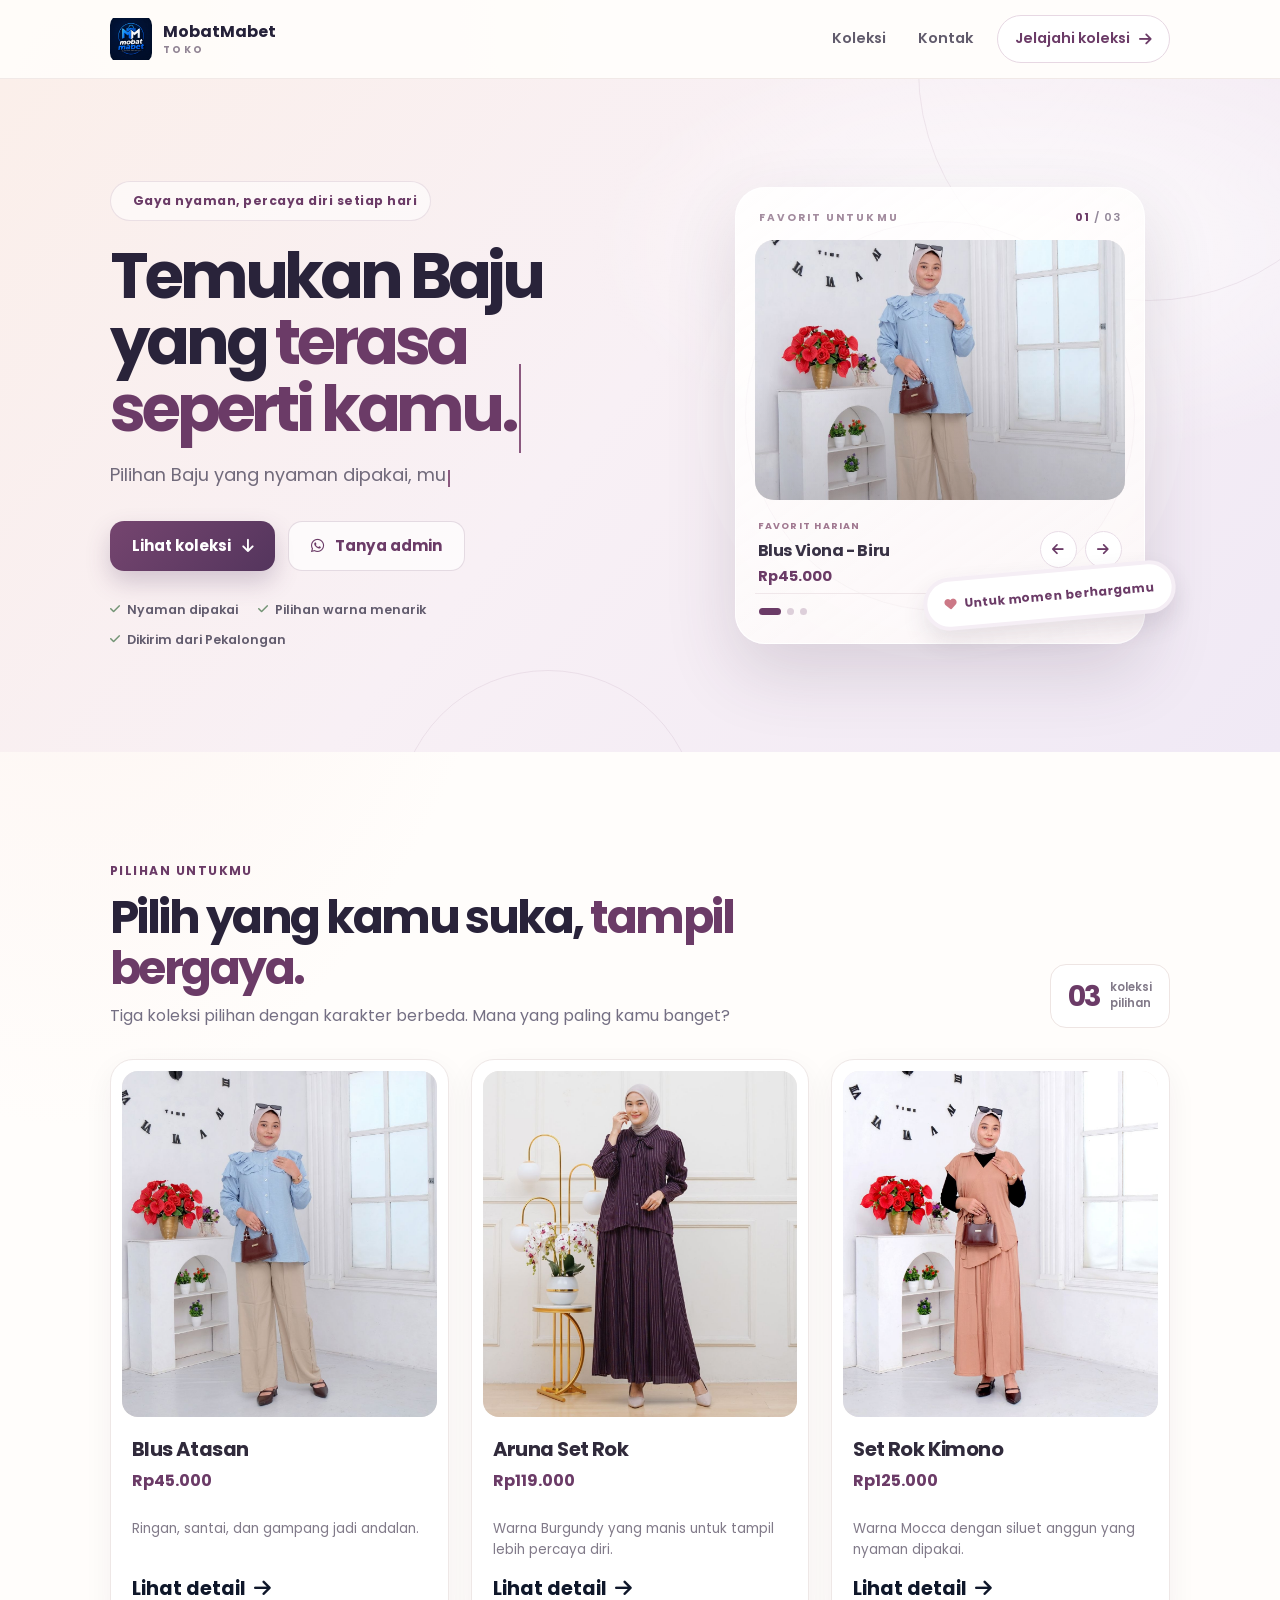
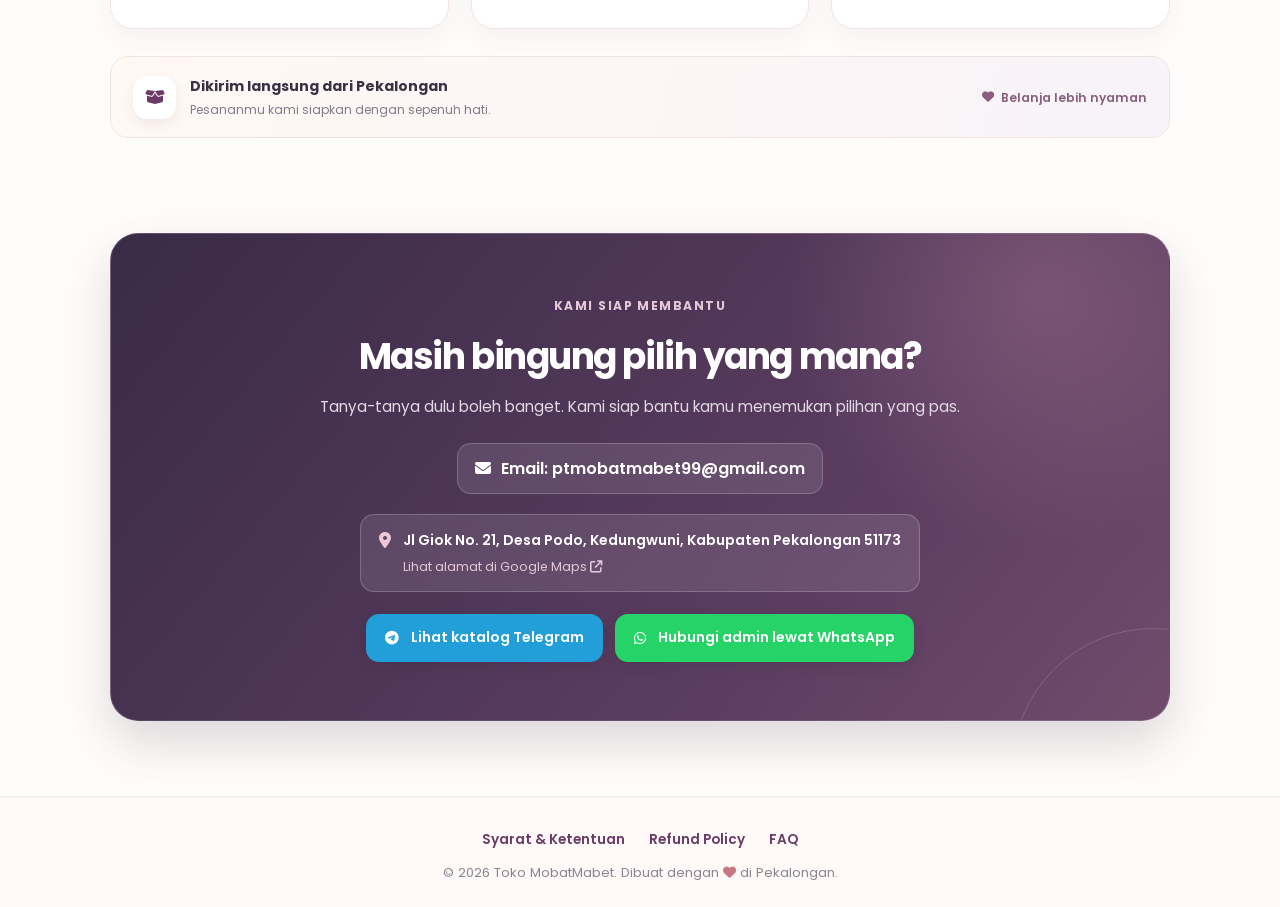
==== commit 56cdbbe8: "v3.5" ====
--- a/index.html
+++ b/index.html
@@ -149,8 +149,15 @@
             <span class="section-kicker">KAMI SIAP MEMBANTU</span>
             <h2>Masih bingung pilih yang mana?</h2>
             <p>Tanya-tanya dulu boleh banget. Kami siap bantu kamu menemukan pilihan yang pas.</p>
-            <a href="mailto:info@mobatmabet.web.id" class="contact-email">
-                <i class="fa-solid fa-envelope"></i> Email: info@mobatmabet.web.id
+            <a href="mailto:ptmobatmabet99@gmail.com" class="contact-email">
+                <i class="fa-solid fa-envelope"></i> Email: ptmobatmabet99@gmail.com
+            </a>
+            <a href="https://share.google/rcFhVdZn5mDka9Gjy" target="_blank" rel="noopener noreferrer" class="contact-address">
+                <i class="fa-solid fa-location-dot" aria-hidden="true"></i>
+                <span>
+                    <strong>Jl Giok No. 21, Desa Podo, Kedungwuni, Kabupaten Pekalongan 51173</strong>
+                    <small>Lihat alamat di Google Maps <i class="fa-solid fa-arrow-up-right-from-square" aria-hidden="true"></i></small>
+                </span>
             </a>
             <div class="contact-buttons">
                 <a href="https://t.me/mb2store" target="_blank" rel="noopener noreferrer" class="btn-telegram">
@@ -165,9 +172,11 @@
 
     <!-- Footer / Copyright -->
     <footer class="site-footer">
-        <a href="index.html" class="footer-brand" aria-label="Toko MobatMabet - kembali ke beranda">
-            <img src="assets/img/logo-toko/logo-landscape.avif" alt="Logo Toko MobatMabet" loading="lazy" decoding="async">
-        </a>
+        <nav class="footer-links" aria-label="Informasi toko">
+            <a href="syarat-ketentuan.html">Syarat &amp; Ketentuan</a>
+            <a href="refund-policy.html">Refund Policy</a>
+            <a href="faq.html">FAQ</a>
+        </nav>
         <p>&copy; 2026 Toko MobatMabet. Dibuat dengan <i class="fa-solid fa-heart"></i> di Pekalongan.</p>
     </footer>
 
--- a/assets/css/style.css
+++ b/assets/css/style.css
@@ -1496,6 +1496,54 @@
     border-color: rgba(255, 255, 255, 0.4);
 }
 
+.landing-page .contact-address {
+    position: relative;
+    z-index: 1;
+    display: flex;
+    align-items: flex-start;
+    justify-content: center;
+    gap: 12px;
+    width: fit-content;
+    max-width: 100%;
+    margin: 0 auto 22px;
+    padding: 14px 18px;
+    border: 1px solid rgba(255, 255, 255, 0.2);
+    border-radius: 14px;
+    background: rgba(255, 255, 255, 0.1);
+    color: #fff;
+    text-align: left;
+    text-decoration: none;
+    transition: background 0.2s ease, border-color 0.2s ease, transform 0.2s ease;
+}
+
+.landing-page .contact-address:hover {
+    transform: translateY(-2px);
+    border-color: rgba(255, 255, 255, 0.4);
+    background: rgba(255, 255, 255, 0.18);
+}
+
+.landing-page .contact-address > i {
+    margin-top: 3px;
+    color: #f0c7d7;
+}
+
+.landing-page .contact-address span,
+.landing-page .contact-address strong,
+.landing-page .contact-address small {
+    display: block;
+}
+
+.landing-page .contact-address strong {
+    font-size: 0.88rem;
+    font-weight: 600;
+}
+
+.landing-page .contact-address small {
+    margin-top: 5px;
+    color: #e5c7d8;
+    font-size: 0.78rem;
+}
+
 .landing-page .contact-buttons {
     position: relative;
     z-index: 1;
@@ -1525,25 +1573,123 @@
     display: flex;
     flex-direction: column;
     align-items: center;
-    gap: 15px;
+    gap: 12px;
     padding: 32px 18px 24px !important;
     background: #fffaf8;
 }
 
-.footer-brand {
-    display: inline-flex;
-    max-width: 230px;
-}
-
-.footer-brand img {
-    width: 100%;
-    height: auto;
-    max-height: 72px;
-    object-fit: contain;
+.footer-links {
+    display: flex;
+    flex-wrap: wrap;
+    justify-content: center;
+    gap: 10px 24px;
+}
+
+.footer-links a {
+    color: #6b3b67;
+    font-size: 0.85rem;
+    font-weight: 600;
+    text-decoration: none;
+}
+
+.footer-links a:hover {
+    text-decoration: underline;
 }
 
 .site-footer p {
     margin: 0;
+}
+
+.legal-page {
+    --ink: #252139;
+    --muted: #746f83;
+    --plum: #6b3b67;
+    --line: #eee5e3;
+    min-height: 100vh;
+    padding-bottom: 0;
+    background:
+        radial-gradient(ellipse at 5% 5%, rgba(249, 226, 220, 0.5), transparent 32rem),
+        #fffdfb;
+    color: var(--ink);
+}
+
+.legal-page a:focus-visible {
+    outline: 3px solid #c37d8a;
+    outline-offset: 4px;
+}
+
+.legal-content {
+    width: min(900px, 100%);
+    padding-top: 56px;
+    padding-bottom: 64px;
+}
+
+.legal-heading {
+    margin-bottom: 28px;
+}
+
+.legal-heading .section-kicker {
+    color: var(--plum);
+}
+
+.legal-heading h1 {
+    margin: 8px 0 10px;
+    color: var(--ink);
+    font-size: clamp(2rem, 5vw, 3rem);
+    letter-spacing: -0.05em;
+    line-height: 1.15;
+}
+
+.legal-heading p,
+.legal-card p,
+.legal-card li {
+    color: #625c6b;
+    font-size: 0.96rem;
+}
+
+.legal-card {
+    margin-top: 16px;
+    padding: 24px 28px;
+    border: 1px solid var(--line);
+    border-radius: 18px;
+    background: rgba(255, 255, 255, 0.88);
+    box-shadow: 0 12px 35px rgba(59, 43, 69, 0.06);
+}
+
+.legal-card h2 {
+    margin-bottom: 9px;
+    color: var(--ink);
+    font-size: 1.2rem;
+}
+
+.legal-card p + p {
+    margin-top: 10px;
+}
+
+.legal-card ul,
+.legal-card ol {
+    margin: 10px 0 0;
+    padding-left: 22px;
+}
+
+.legal-card li + li {
+    margin-top: 6px;
+}
+
+.legal-card a {
+    color: var(--plum);
+    font-weight: 600;
+}
+
+@media (max-width: 680px) {
+    .legal-content {
+        padding-top: 38px;
+        padding-bottom: 44px;
+    }
+
+    .legal-card {
+        padding: 20px;
+    }
 }
 
 @media (max-width: 900px) {
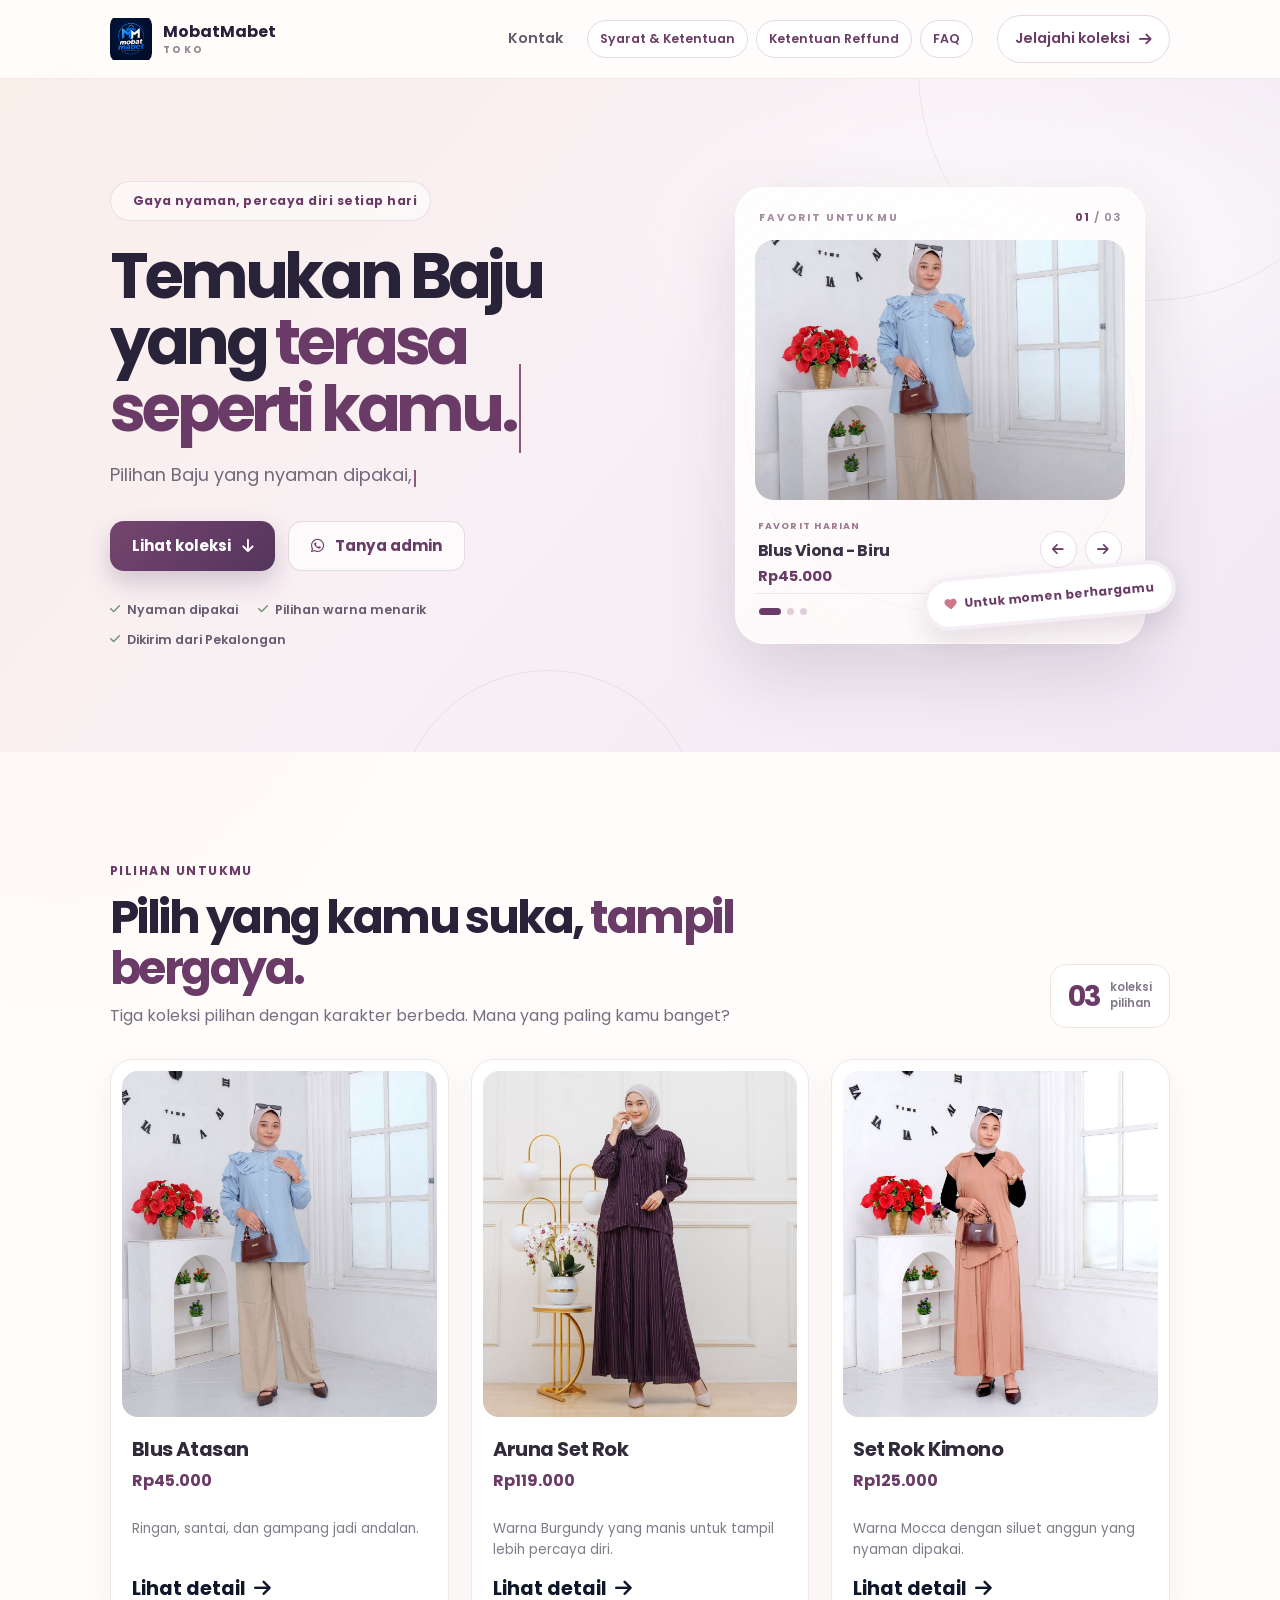
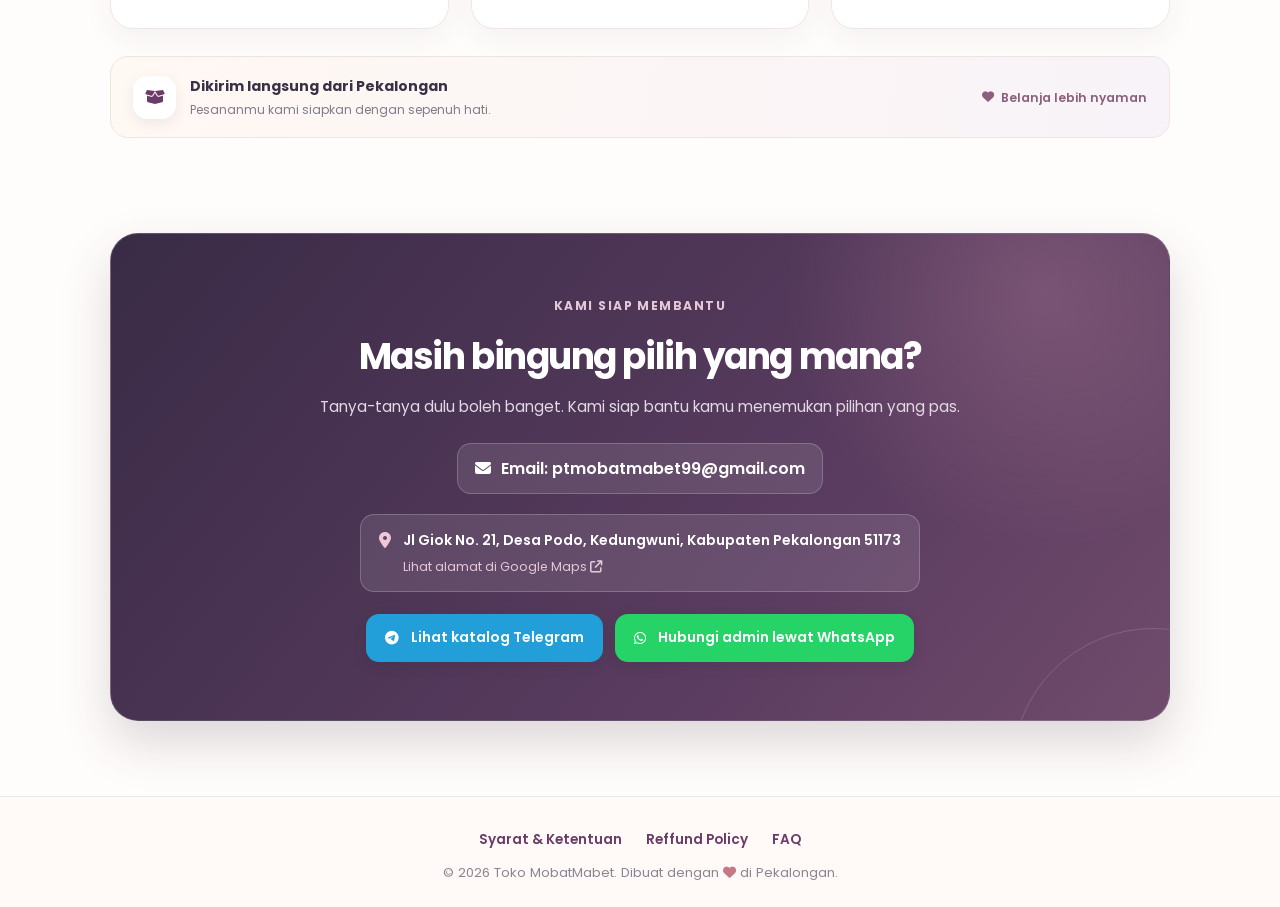
==== commit ad79c64b: "v3.6" ====
--- a/index.html
+++ b/index.html
@@ -20,8 +20,12 @@
                 <span class="brand-name">MobatMabet <small>TOKO</small></span>
             </a>
             <div class="site-nav-links">
-                <a href="#koleksi">Koleksi</a>
                 <a href="#kontak">Kontak</a>
+            </div>
+            <div class="site-nav-legal" aria-label="Informasi toko">
+                <a href="syarat-ketentuan.html">Syarat &amp; Ketentuan</a>
+                <a href="refund-policy.html">Ketentuan Reffund</a>
+                <a href="faq.html">FAQ</a>
             </div>
             <a class="nav-cta" href="#koleksi">Jelajahi koleksi <i class="fa-solid fa-arrow-right"></i></a>
         </nav>
@@ -174,7 +178,7 @@
     <footer class="site-footer">
         <nav class="footer-links" aria-label="Informasi toko">
             <a href="syarat-ketentuan.html">Syarat &amp; Ketentuan</a>
-            <a href="refund-policy.html">Refund Policy</a>
+            <a href="refund-policy.html">Reffund Policy</a>
             <a href="faq.html">FAQ</a>
         </nav>
         <p>&copy; 2026 Toko MobatMabet. Dibuat dengan <i class="fa-solid fa-heart"></i> di Pekalongan.</p>
--- a/assets/css/style.css
+++ b/assets/css/style.css
@@ -119,6 +119,12 @@
 .thumbnail-list .video-thumb:hover {
     transform: translateY(-3px);
     box-shadow: 0 6px 15px rgba(0,0,0,0.1);
+}
+
+.thumbnail-list .thumb:focus-visible,
+.thumbnail-list .video-thumb:focus-visible {
+    outline: 3px solid #c37d8a;
+    outline-offset: 3px;
 }
 
 .thumbnail-list img.active, 
@@ -807,6 +813,55 @@
     color: var(--plum);
 }
 
+.site-nav-legal {
+    display: flex;
+    align-items: center;
+    gap: 8px;
+}
+
+.site-nav-legal a {
+    position: relative;
+    padding: 8px 12px;
+    border: 1px solid #e7d8e3;
+    border-radius: 999px;
+    background: #fff;
+    color: var(--plum);
+    font-size: 0.78rem;
+    font-weight: 600;
+    text-decoration: none;
+    white-space: nowrap;
+    transition: color 0.2s ease, background 0.2s ease, transform 0.2s ease;
+}
+
+.site-nav-legal a::after,
+.nav-cta::after {
+    position: absolute;
+    inset: -5px;
+    border: 2px solid rgba(195, 125, 138, 0.72);
+    border-radius: inherit;
+    content: "";
+    opacity: 0;
+    pointer-events: none;
+}
+
+.site-nav-legal a:hover::after,
+.site-nav-legal a:focus-visible::after,
+.nav-cta:hover::after,
+.nav-cta:focus-visible::after {
+    animation: nav-ring-pulse 650ms ease-out;
+}
+
+.site-nav-legal a:focus-visible,
+.nav-cta:focus-visible {
+    outline-width: 2px;
+    outline-offset: 4px;
+}
+
+.site-nav-legal a:hover {
+    transform: translateY(-2px);
+    background: #f8eff5;
+}
+
 .nav-cta {
     display: inline-flex;
     align-items: center;
@@ -821,6 +876,18 @@
 .nav-cta:hover {
     transform: translateY(-2px);
     background: #f8eff5;
+}
+
+@keyframes nav-ring-pulse {
+    from {
+        opacity: 0.75;
+        transform: scale(0.96);
+    }
+
+    to {
+        opacity: 0;
+        transform: scale(1.1);
+    }
 }
 
 .hero-landing {
@@ -1692,6 +1759,21 @@
     }
 }
 
+@media (max-width: 1000px) {
+    .site-nav {
+        flex-wrap: wrap;
+        padding-top: 10px;
+        padding-bottom: 10px;
+    }
+
+    .site-nav-legal {
+        order: 3;
+        flex-basis: 100%;
+        justify-content: center;
+        flex-wrap: wrap;
+    }
+}
+
 @media (max-width: 900px) {
     .hero-layout {
         grid-template-columns: minmax(0, 1fr) minmax(270px, 0.8fr);
@@ -1841,6 +1923,15 @@
     .nav-cta {
         gap: 7px;
         font-size: 0.73rem;
+    }
+
+    .site-nav-legal {
+        gap: 6px;
+    }
+
+    .site-nav-legal a {
+        padding: 7px 10px;
+        font-size: 0.72rem;
     }
 
     .hero-landing {
